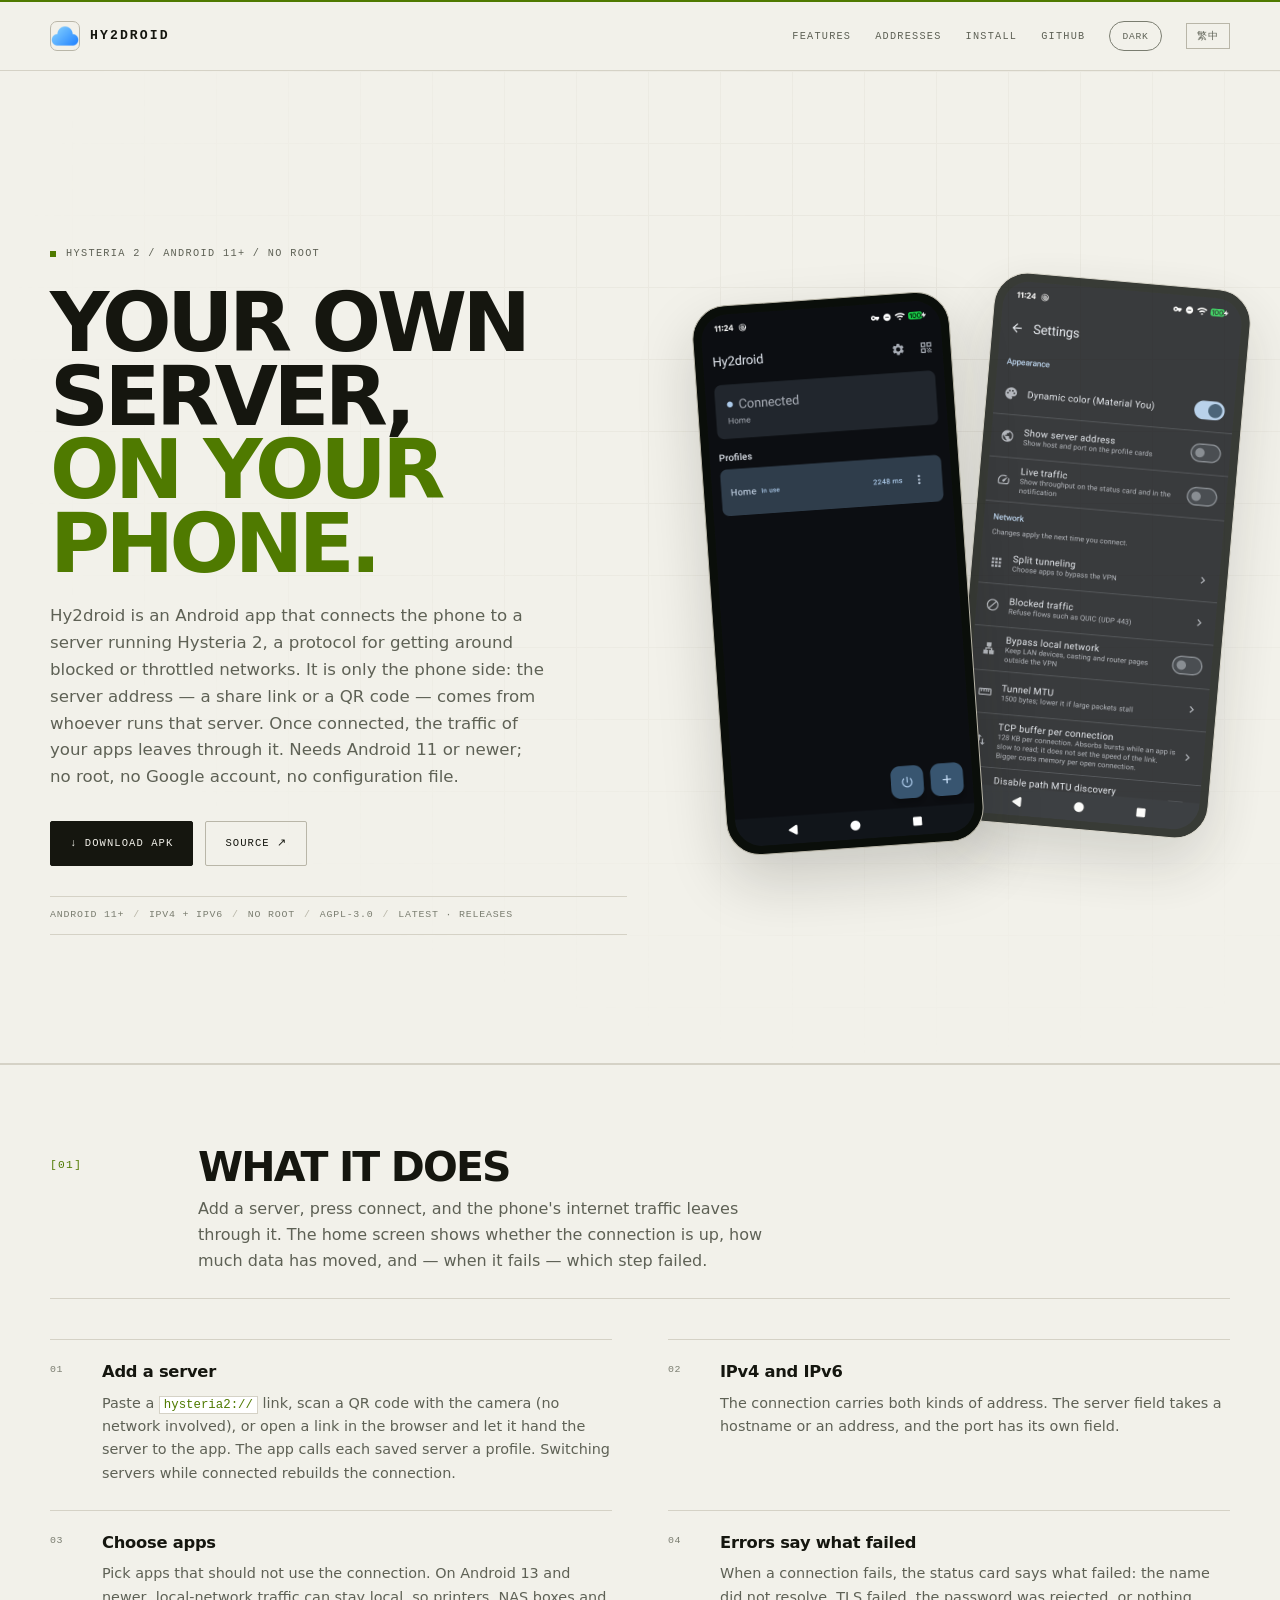
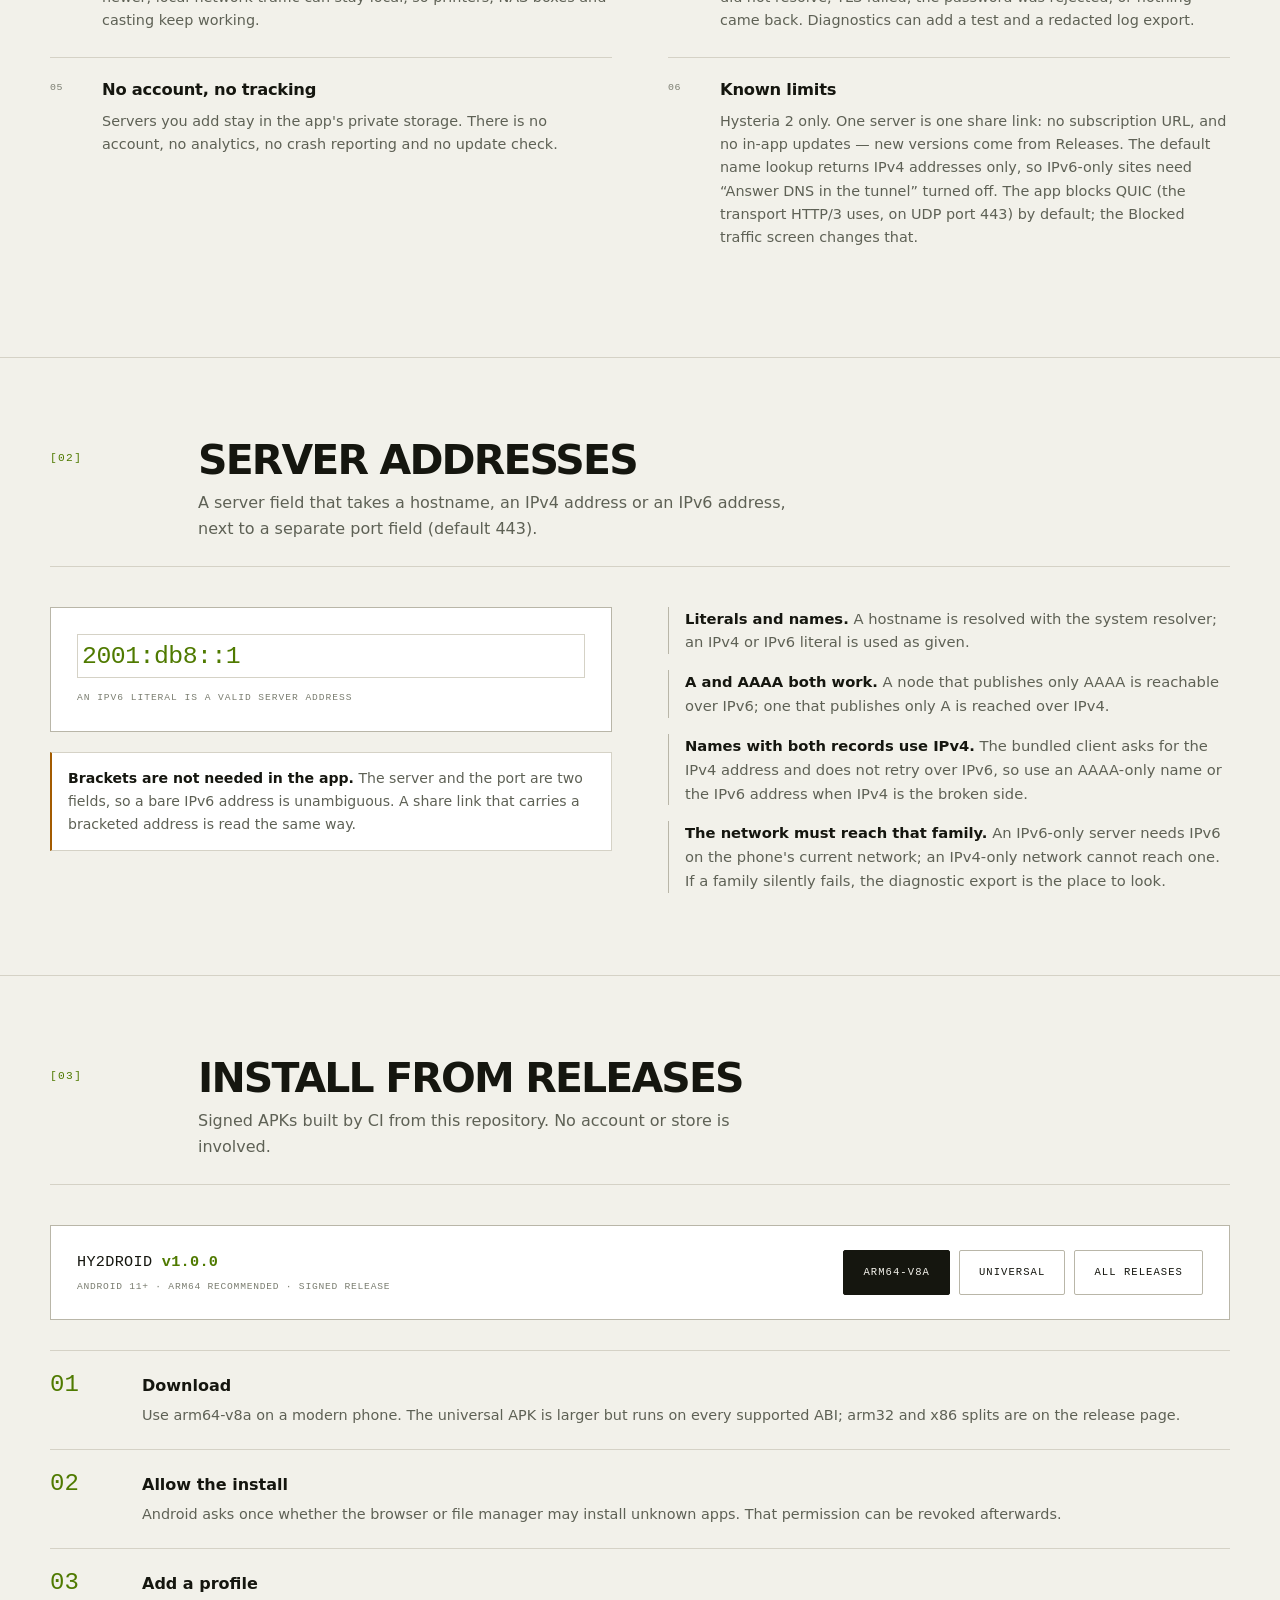
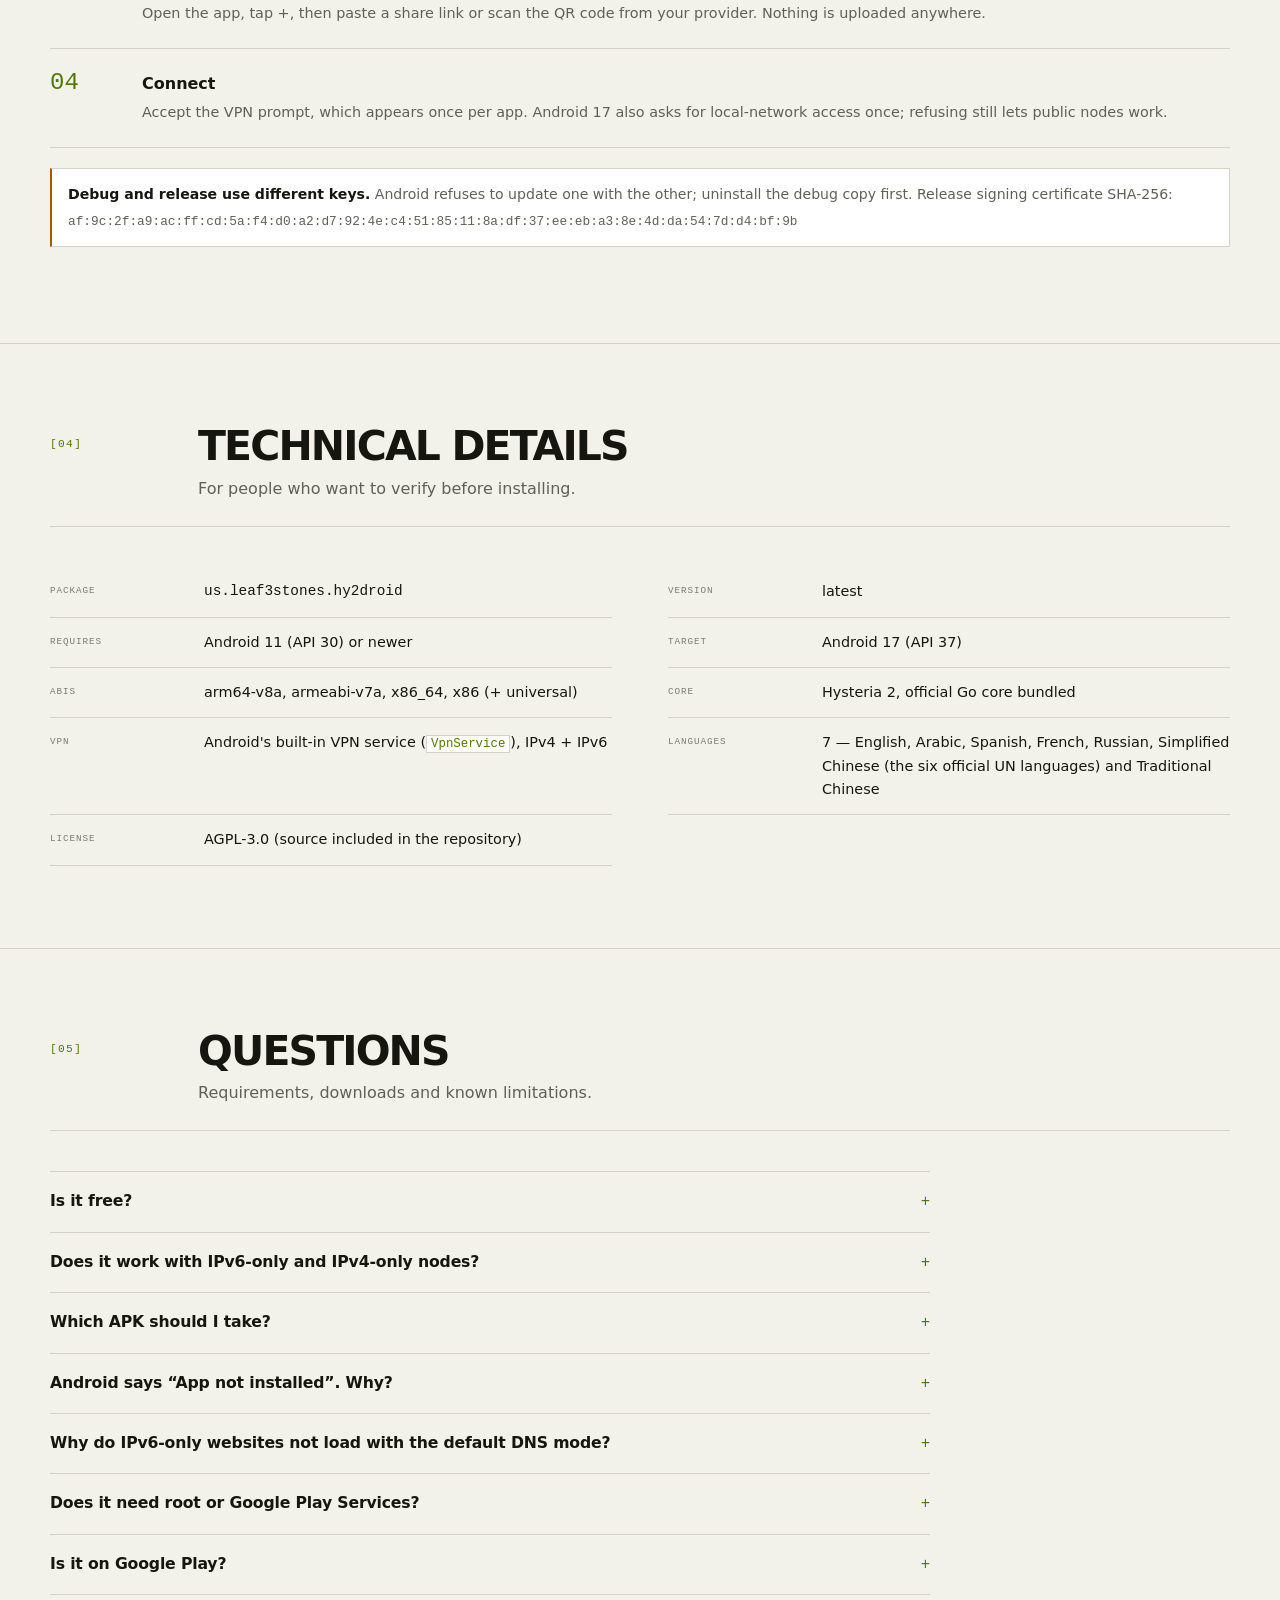
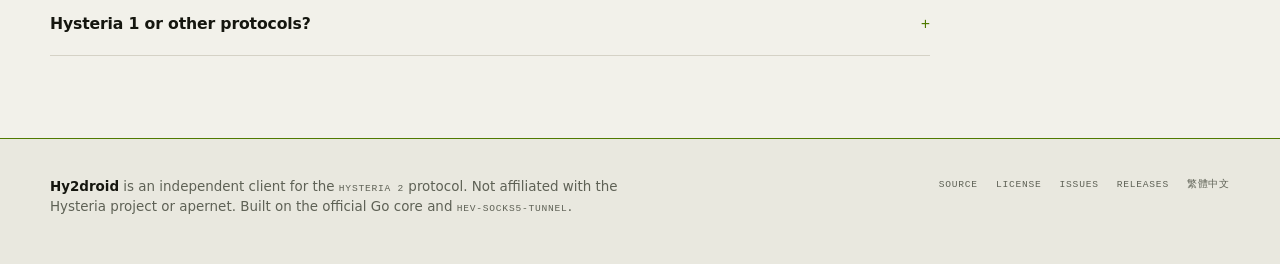
==== docs/index.html @ 5155cacc "Use the words a visitor uses: server, connection, IPv4 and IPv6 The hero says what the app does befo" ====
<!doctype html>
<html lang="en">
<head>
<meta charset="utf-8">
<meta name="viewport" content="width=device-width, initial-scale=1">
<title>Hy2droid — a Hysteria 2 client for Android</title>
<meta name="description" content="Hy2droid is a free, open-source Hysteria 2 client for Android. Paste a share link or scan a QR code and the phone's traffic goes out through your own server over IPv4 or IPv6, with no root and no Google Play Services.">
<meta name="theme-color" content="#070907">
<meta name="color-scheme" content="dark light">
<link rel="canonical" href="https://noelbennettz.github.io/Hy2droid/">
<link rel="alternate" hreflang="zh-Hant" href="zh.html">
<link rel="icon" href="assets/icon.png" type="image/png">
<link rel="apple-touch-icon" href="assets/icon.png">
<script>
(function () {
  var root = document.documentElement;
  var zh = root.lang.indexOf("zh") === 0;
  try {
    var saved = localStorage.getItem("theme");
    root.dataset.theme = saved ||
      (window.matchMedia("(prefers-color-scheme: dark)").matches ? "dark" : "light");
  } catch (e) { root.dataset.theme = "dark"; }
  document.addEventListener("DOMContentLoaded", function () {
    var btn = document.querySelector(".theme-toggle");
    if (!btn) return;
    function render() {
      var dark = root.dataset.theme === "dark";
      btn.textContent = dark ? (zh ? "日間" : "Light") : (zh ? "夜間" : "Dark");
      btn.setAttribute("aria-label",
        dark ? (zh ? "切換日間模式" : "Switch to light mode")
             : (zh ? "切換夜間模式" : "Switch to dark mode"));
      btn.setAttribute("aria-pressed", dark ? "true" : "false");
    }
    btn.addEventListener("click", function () {
      root.dataset.theme = root.dataset.theme === "dark" ? "light" : "dark";
      try { localStorage.setItem("theme", root.dataset.theme); } catch (e) {}
      render();
    });
    render();
  });
})();
</script>
<link rel="stylesheet" href="style.css">
<meta property="og:type" content="website">
<meta property="og:title" content="Hy2droid — native Hysteria 2 for Android">
<meta property="og:description" content="Paste a hysteria2:// link, scan a QR, connect. Full tunnel, IPv4 + IPv6, no root, no Google Play Services.">
<meta property="og:url" content="https://noelbennettz.github.io/Hy2droid/">
<meta property="og:image" content="https://noelbennettz.github.io/Hy2droid/assets/screenshot-home.png">
<meta name="twitter:card" content="summary_large_image">
<script src="app.js" defer></script>
</head>
<body>
<a class="skip" href="#main">Skip to content</a>

<header class="site-header">
  <div class="container">
    <a class="brand" href="./">
      <img src="assets/icon.png" alt="" width="30" height="30">
      Hy2droid
    </a>
    <nav class="nav" aria-label="Main">
      <a class="hide-sm" href="#features">Features</a>
      <a class="hide-sm" href="#ipv6">Addresses</a>
      <a class="nav-install" href="#install">Install</a>
      <a class="hide-sm" href="https://github.com/noelbennettz/Hy2droid">GitHub</a>
      <button class="theme-toggle" type="button" aria-pressed="false">Dark</button>
      <a class="lang" href="zh.html" hreflang="zh-Hant" lang="zh-Hant">繁中</a>
    </nav>
  </div>
</header>

<main id="main">

<section class="hero">
  <div class="container">
    <div>
      <p class="eyebrow"><span class="dot"></span>Hysteria 2 / Android 11+ / no root</p>
      <h1>Your own server,<br><span class="grad">on your phone.</span></h1>
      <p class="lede">
        Hy2droid is an Android app that connects the phone to a server running
        Hysteria 2, a protocol for getting around blocked or throttled networks.
        It is only the phone side: the server address — a share link or a QR
        code — comes from whoever runs that server. Once connected, the traffic
        of your apps leaves through it. Needs Android 11 or newer; no root, no
        Google account, no configuration file.
      </p>
      <div class="actions">
        <a class="btn btn-primary" href="https://github.com/noelbennettz/Hy2droid/releases/latest/download/app-arm64-v8a-release.apk" data-asset="arm64">
          ↓ Download APK
        </a>
        <a class="btn" href="https://github.com/noelbennettz/Hy2droid">Source ↗</a>
      </div>
      <div class="pills">
        <span class="pill">Android 11+</span>
        <span class="pill">IPv4 + IPv6</span>
        <span class="pill">No root</span>
        <span class="pill">AGPL-3.0</span>
        <span class="pill"><span id="release-version">latest</span> · <span id="release-date">releases</span></span>
      </div>
    </div>
    <div class="hero-art">
      <div class="phone back">
        <img src="assets/screenshot-settings.png" width="1080" height="2400" loading="lazy" alt="Settings screen with network controls">
      </div>
      <div class="phone front">
        <img src="assets/screenshot-home.png" width="1080" height="2400" alt="Home screen showing a connected tunnel and saved profiles">
      </div>
    </div>
  </div>
</section>

<section id="features">
  <div class="container">
    <div class="section-head">
      <h2>What it does</h2>
      <p>Add a server, press connect, and the phone's internet traffic leaves
        through it. The home screen shows whether the connection is up, how much
        data has moved, and — when it fails — which step failed.</p>
    </div>
    <div class="grid">
      <article class="card">
        <h3>Add a server</h3>
        <p>Paste a <code>hysteria2://</code> link, scan a QR code with the camera (no network involved), or open a link in the browser and let it hand the server to the app. The app calls each saved server a profile. Switching servers while connected rebuilds the connection.</p>
      </article>
      <article class="card">
        <h3>IPv4 and IPv6</h3>
        <p>The connection carries both kinds of address. The server field takes a hostname or an address, and the port has its own field.</p>
      </article>
      <article class="card">
        <h3>Choose apps</h3>
        <p>Pick apps that should not use the connection. On Android 13 and newer, local-network traffic can stay local, so printers, NAS boxes and casting keep working.</p>
      </article>
      <article class="card">
        <h3>Errors say what failed</h3>
        <p>When a connection fails, the status card says what failed: the name did not resolve, TLS failed, the password was rejected, or nothing came back. Diagnostics can add a test and a redacted log export.</p>
      </article>
      <article class="card">
        <h3>No account, no tracking</h3>
        <p>Servers you add stay in the app's private storage. There is no account, no analytics, no crash reporting and no update check.</p>
      </article>
      <article class="card">
        <h3>Known limits</h3>
        <p>Hysteria 2 only. One server is one share link: no subscription URL, and no in-app updates — new versions come from Releases. The default name lookup returns IPv4 addresses only, so IPv6-only sites need “Answer DNS in the tunnel” turned off. The app blocks QUIC (the transport HTTP/3 uses, on UDP port 443) by default; the Blocked traffic screen changes that.</p>
      </article>
    </div>
  </div>
</section>

<section id="ipv6">
  <div class="container">
    <div class="section-head">
      <h2>Server addresses</h2>
      <p>A server field that takes a hostname, an IPv4 address or an IPv6 address,
        next to a separate port field (default 443).</p>
    </div>
    <div class="callout">
      <div>
        <div class="bracket">
          <code>2001:db8::1</code>
          <span>an IPv6 literal is a valid server address</span>
        </div>
        <p class="note">
          <strong>Brackets are not needed in the app.</strong> The server and the port are two
          fields, so a bare IPv6 address is unambiguous. A share link that carries a bracketed
          address is read the same way.
        </p>
      </div>
      <ul class="checks">
        <li><strong>Literals and names.</strong> A hostname is resolved with the system resolver; an IPv4 or IPv6 literal is used as given.</li>
        <li><strong>A and AAAA both work.</strong> A node that publishes only AAAA is reachable over IPv6; one that publishes only A is reached over IPv4.</li>
        <li><strong>Names with both records use IPv4.</strong> The bundled client asks for the IPv4 address and does not retry over IPv6, so use an AAAA-only name or the IPv6 address when IPv4 is the broken side.</li>
        <li><strong>The network must reach that family.</strong> An IPv6-only server needs IPv6 on the phone's current network; an IPv4-only network cannot reach one. If a family silently fails, the diagnostic export is the place to look.</li>
      </ul>
    </div>
  </div>
</section>


<section id="install">
  <div class="container">
    <div class="section-head">
      <h2>Install from Releases</h2>
      <p>Signed APKs built by CI from this repository. No account or store is involved.</p>
    </div>
    <div class="release">
      <div class="meta">
        <span class="version">HY2DROID <strong id="release-version-2">v1.0.0</strong></span>
        <span class="sub">Android 11+ · arm64 recommended · signed release</span>
      </div>
      <div class="assets">
        <a class="btn btn-primary" href="https://github.com/noelbennettz/Hy2droid/releases/latest/download/app-arm64-v8a-release.apk" data-asset="arm64">arm64-v8a</a>
        <a class="btn" href="https://github.com/noelbennettz/Hy2droid/releases/latest/download/app-universal-release.apk" data-asset="universal">Universal</a>
        <a class="btn" href="https://github.com/noelbennettz/Hy2droid/releases">All releases</a>
      </div>
    </div>
    <div class="steps">
      <div class="step">
        <h3>Download</h3>
        <p>Use arm64-v8a on a modern phone. The universal APK is larger but runs on every supported ABI; arm32 and x86 splits are on the release page.</p>
      </div>
      <div class="step">
        <h3>Allow the install</h3>
        <p>Android asks once whether the browser or file manager may install unknown apps. That permission can be revoked afterwards.</p>
      </div>
      <div class="step">
        <h3>Add a profile</h3>
        <p>Open the app, tap +, then paste a share link or scan the QR code from your provider. Nothing is uploaded anywhere.</p>
      </div>
      <div class="step">
        <h3>Connect</h3>
        <p>Accept the VPN prompt, which appears once per app. Android 17 also asks for local-network access once; refusing still lets public nodes work.</p>
      </div>
    </div>
    <p class="note">
      <strong>Debug and release use different keys.</strong> Android refuses to update one with the other;
      uninstall the debug copy first. Release signing certificate SHA-256:
      <span class="mono">af:9c:2f:a9:ac:ff:cd:5a:f4:d0:a2:d7:92:4e:c4:51:85:11:8a:df:37:ee:eb:a3:8e:4d:da:54:7d:d4:bf:9b</span>
    </p>
  </div>
</section>

<section id="specs">
  <div class="container">
    <div class="section-head">
      <h2>Technical details</h2>
      <p>For people who want to verify before installing.</p>
    </div>
    <dl class="specs">
      <div><dt>Package</dt><dd class="mono">us.leaf3stones.hy2droid</dd></div>
      <div><dt>Version</dt><dd><span id="release-version-3">latest</span></dd></div>
      <div><dt>Requires</dt><dd>Android 11 (API 30) or newer</dd></div>
      <div><dt>Target</dt><dd>Android 17 (API 37)</dd></div>
      <div><dt>ABIs</dt><dd>arm64-v8a, armeabi-v7a, x86_64, x86 (+ universal)</dd></div>
      <div><dt>Core</dt><dd>Hysteria 2, official Go core bundled</dd></div>
      <div><dt>VPN</dt><dd>Android's built-in VPN service (<code>VpnService</code>), IPv4 + IPv6</dd></div>
      <div><dt>Languages</dt><dd>7 — English, Arabic, Spanish, French, Russian, Simplified Chinese (the six official UN languages) and Traditional Chinese</dd></div>
      <div><dt>License</dt><dd>AGPL-3.0 (source included in the repository)</dd></div>
    </dl>
  </div>
</section>


<section id="faq">
  <div class="container">
    <div class="section-head">
      <h2>Questions</h2>
      <p>Requirements, downloads and known limitations.</p>
    </div>
    <div class="faq">
      <details>
        <summary>Is it free?</summary>
        <p>Yes. Hy2droid is free software under AGPL-3.0. The full source, build scripts and release workflow are in the repository. You pay only for your own server, if you run one.</p>
      </details>
      <details>
        <summary>Does it work with IPv6-only and IPv4-only nodes?</summary>
        <p>Yes, as long as the phone's current network can reach that family. An IPv6 address goes in the server field as it is, and AAAA-only names work. For a name with both records the bundled client uses IPv4 and does not retry over IPv6, so use an AAAA-only name or the IPv6 address when IPv4 is the broken side.</p>
      </details>
      <details>
        <summary>Which APK should I take?</summary>
        <p><strong>arm64-v8a</strong> covers almost every phone from the last several years. <strong>armeabi-v7a</strong> is for old 32-bit devices, <strong>x86_64</strong> for emulators and a few tablets, and the <strong>universal</strong> build works anywhere but is larger.</p>
      </details>
      <details>
        <summary>Android says “App not installed”. Why?</summary>
        <p>Almost always a truncated download or an older copy signed with another key. Re-download from the release page; if that does not help, uninstall the previous build (a debug APK cannot be updated by a release APK).</p>
      </details>
      <details>
        <summary>Why do IPv6-only websites not load with the default DNS mode?</summary>
        <p>The default answers A queries inside the tunnel and has no AAAA answers by design. For IPv6-only destinations, turn off “Answer DNS in the tunnel” in Settings → Network and use forwarded resolvers. This does not affect connecting to IPv6-only servers.</p>
      </details>
      <details>
        <summary>Does it need root or Google Play Services?</summary>
        <p>Neither. It uses Android's built-in VPN service (<code>VpnService</code>), so it works on de-Googled ROMs. The QR scanner uses CameraX and ZXing locally; no network service is involved.</p>
      </details>
      <details>
        <summary>Is it on Google Play?</summary>
        <p>No. Every release is a signed APK on GitHub Releases; installing one needs the one-time “install unknown apps” permission for the browser or file manager you download it with.</p>
      </details>
      <details>
        <summary>Hysteria 1 or other protocols?</summary>
        <p>Hysteria 2 only. This is deliberately a focused client: a profile is the handful of values a share link carries, not a general proxy configuration.</p>
      </details>
    </div>
  </div>
</section>

</main>

<footer class="site-footer">
  <div class="container">
    <div class="fine">
      <strong>Hy2droid</strong> is an independent client for the
      <a href="https://v2.hysteria.network/">Hysteria 2</a> protocol.
      Not affiliated with the Hysteria project or apernet. Built on the official
      Go core and <a href="https://github.com/heiher/hev-socks5-tunnel">hev-socks5-tunnel</a>.
    </div>
    <nav aria-label="Footer">
      <a href="https://github.com/noelbennettz/Hy2droid">Source</a>
      <a href="https://github.com/noelbennettz/Hy2droid/blob/main/LICENSE">License</a>
      <a href="https://github.com/noelbennettz/Hy2droid/issues">Issues</a>
      <a href="https://github.com/noelbennettz/Hy2droid/releases">Releases</a>
      <a href="zh.html" hreflang="zh-Hant" lang="zh-Hant">繁體中文</a>
    </nav>
  </div>
</footer>

<script type="application/ld+json">
{
  "@context": "https://schema.org",
  "@type": "SoftwareApplication",
  "name": "Hy2droid",
  "operatingSystem": "Android 11+",
  "applicationCategory": "UtilitiesApplication",
  "offers": { "@type": "Offer", "price": "0", "priceCurrency": "USD" },
  "license": "https://www.gnu.org/licenses/agpl-3.0.html",
  "codeRepository": "https://github.com/noelbennettz/Hy2droid",
  "downloadUrl": "https://github.com/noelbennettz/Hy2droid/releases/latest/download/app-arm64-v8a-release.apk"
}
</script>
</body>
</html>
---- docs/style.css ----
/* Hy2droid — signal/instrument theme. Dark only, no external assets. */

:root {
  color-scheme: dark;
  --bg: #070907;
  --bg-2: #0a0d0a;
  --panel: #0e130e;
  --panel-2: #111711;
  --line: #242c23;
  --line-2: #33402f;
  --text: #e7efe4;
  --muted: #93a18f;
  --dim: #808f7b;
  --lime: #c8f25a;
  --lime-2: #a7d63f;
  --warn: #ffb86b;
  --mono: ui-monospace, SFMono-Regular, "SF Mono", Menlo, Consolas,
    "Liberation Mono", monospace;
  --sans: ui-sans-serif, system-ui, -apple-system, "Segoe UI", Roboto,
    "Helvetica Neue", Arial, "Noto Sans", "Noto Sans TC", sans-serif;
  --max: 1180px;
}

:root[data-theme="light"] {
  color-scheme: light;
  --bg: #f2f1ea;
  --bg-2: #e9e8df;
  --panel: #ffffff;
  --panel-2: #f6f5ef;
  --line: #d5d2c6;
  --line-2: #b9b6a8;
  --text: #15160f;
  --muted: #5e6155;
  --dim: #7a7d70;
  --lime: #4f7a00;
  --lime-2: #416600;
  --warn: #a35b00;
}
:root[data-theme="light"] .btn-primary {
  background: var(--text);
  border-color: var(--text);
  color: var(--bg);
}
:root[data-theme="light"] .btn-primary:hover {
  background: var(--lime);
  border-color: var(--lime);
  color: #081007;
}
:root[data-theme="light"] .phone { box-shadow: 0 26px 60px rgba(23, 21, 15, 0.18); }

* { box-sizing: border-box; }
html { scroll-behavior: smooth; }

@media (prefers-reduced-motion: reduce) {
  html { scroll-behavior: auto; }
  * { animation: none !important; transition: none !important; }
}

body {
  margin: 0;
  background: var(--bg);
  color: var(--text);
  font-family: var(--sans);
  font-size: 16px;
  line-height: 1.62;
  -webkit-font-smoothing: antialiased;
}

a { color: var(--lime); text-decoration: none; }
a:hover { text-decoration: underline; text-underline-offset: 3px; }
img { max-width: 100%; display: block; }
code, pre { font-family: var(--mono); }

.container {
  width: min(100% - 48px, var(--max));
  margin-inline: auto;
}

.skip {
  position: absolute;
  left: -9999px;
  top: 0;
  background: var(--lime);
  color: #081007;
  padding: 10px 16px;
  z-index: 100;
}
.skip:focus { left: 0; }

/* Header */

.site-header {
  position: sticky;
  top: 0;
  z-index: 50;
  background: color-mix(in srgb, var(--bg) 90%, transparent);
  backdrop-filter: blur(12px);
  border-top: 2px solid var(--lime);
  border-bottom: 1px solid var(--line);
}
.site-header .container {
  display: flex;
  align-items: center;
  gap: 24px;
  min-height: 68px;
}
.brand {
  display: flex;
  align-items: center;
  gap: 10px;
  color: var(--text);
  font-family: var(--mono);
  font-size: 0.82rem;
  font-weight: 700;
  letter-spacing: 0.16em;
  text-transform: uppercase;
}
.brand:hover { color: var(--lime); text-decoration: none; }
.brand img {
  width: 30px;
  height: 30px;
  border-radius: 7px;
  border: 1px solid var(--line-2);
}
.nav {
  display: flex;
  align-items: center;
  gap: 24px;
  margin-left: auto;
}
.nav a {
  color: var(--muted);
  font-family: var(--mono);
  font-size: 0.64rem;
  letter-spacing: 0.12em;
  text-transform: uppercase;
}
.nav a:hover { color: var(--lime); text-decoration: none; }
.lang {
  border: 1px solid var(--line-2);
  padding: 4px 10px;
  white-space: nowrap;
  flex-shrink: 0;
}
.lang:hover { border-color: var(--lime); }
.theme-toggle {
  flex-shrink: 0;
  min-height: 30px;
  padding: 6px 12px;
  border: 1px solid var(--dim);
  border-radius: 999px;
  background: none;
  color: var(--muted);
  font-family: var(--mono);
  font-size: 0.6rem;
  letter-spacing: 0.08em;
  text-transform: uppercase;
  cursor: pointer;
}
.theme-toggle:hover { color: var(--text); border-color: var(--text); }

@media (max-width: 820px) {
  .nav .hide-sm { display: none; }
  .site-header .container { min-height: 60px; }
}

/* Hero */

.hero {
  position: relative;
  overflow: hidden;
  border-bottom: 1px solid var(--line);
}
.hero::before {
  content: "";
  position: absolute;
  inset: 0;
  background-image:
    linear-gradient(var(--line) 1px, transparent 1px),
    linear-gradient(90deg, var(--line) 1px, transparent 1px);
  background-size: 72px 72px;
  opacity: 0.32;
  mask-image: radial-gradient(ellipse at 70% 30%, #000 10%, transparent 72%);
  -webkit-mask-image: radial-gradient(ellipse at 70% 30%, #000 10%, transparent 72%);
  pointer-events: none;
}
.hero .container:first-child {
  position: relative;
  display: grid;
  grid-template-columns: 1.02fr 0.98fr;
  gap: 48px;
  align-items: center;
  padding: 82px 0 46px;
}
.eyebrow {
  display: flex;
  align-items: center;
  gap: 10px;
  font-family: var(--mono);
  font-size: 0.64rem;
  letter-spacing: 0.13em;
  text-transform: uppercase;
  color: var(--muted);
}
.eyebrow .dot {
  width: 6px;
  height: 6px;
  background: var(--lime);
}
h1 {
  margin: 24px 0 22px;
  font-size: clamp(3rem, 6.4vw, 5.9rem);
  font-weight: 800;
  line-height: 0.9;
  letter-spacing: -0.055em;
  text-transform: uppercase;
}
h1 .grad {
  color: var(--lime);
  background: none;
  -webkit-text-fill-color: currentColor;
}
.lede {
  margin: 0 0 30px;
  max-width: 31rem;
  color: var(--muted);
  font-size: 1.04rem;
}
.actions {
  display: flex;
  flex-wrap: wrap;
  gap: 12px;
  margin-bottom: 30px;
}
.btn {
  display: inline-flex;
  align-items: center;
  gap: 9px;
  padding: 13px 19px;
  border: 1px solid var(--line-2);
  border-radius: 2px;
  background: transparent;
  color: var(--text);
  font-family: var(--mono);
  font-size: 0.66rem;
  letter-spacing: 0.1em;
  text-transform: uppercase;
  transition: background 0.15s ease, color 0.15s ease, border-color 0.15s ease;
}
.btn:hover { border-color: var(--lime); color: var(--lime); text-decoration: none; }
.btn-primary {
  background: var(--lime);
  border-color: var(--lime);
  color: #0a1007;
}
.btn-primary:hover { background: var(--text); border-color: var(--text); color: #0a1007; }
.btn svg { width: 15px; height: 15px; }

.pills {
  display: flex;
  flex-wrap: wrap;
  align-items: center;
  border-top: 1px solid var(--line);
  border-bottom: 1px solid var(--line);
  padding: 10px 0;
  font-family: var(--mono);
  font-size: 0.62rem;
  letter-spacing: 0.08em;
  text-transform: uppercase;
  color: var(--dim);
}
.pill { padding: 0; background: none; border: 0; }
.pill + .pill::before {
  content: "/";
  margin: 0 9px;
  color: var(--line-2);
}

/* Phones */

.hero-art {
  position: relative;
  height: 610px;
}
.phone {
  position: absolute;
  width: 258px;
  padding: 8px;
  border: 1px solid var(--line-2);
  border-radius: 34px;
  background: #0a0e0a;
  box-shadow: 0 26px 60px rgba(0, 0, 0, 0.55);
}
.phone img { border-radius: 27px; width: 100%; height: auto; }
.phone.front {
  left: 6%;
  top: 18px;
  z-index: 2;
  transform: rotate(-4deg);
}
.phone.back {
  right: 0;
  top: 0;
  transform: rotate(5deg);
  opacity: 0.8;
  border-color: var(--line);
}

/* Metrics */

.metrics {
  position: relative;
  display: grid;
  grid-template-columns: repeat(4, 1fr);
  border-top: 1px solid var(--line);
}
.metric {
  padding: 20px 22px;
  border-left: 1px solid var(--line);
}
.metric:first-child { border-left: 0; padding-left: 0; }
.metric b {
  display: block;
  font-size: clamp(1.2rem, 2.2vw, 1.9rem);
  font-weight: 800;
  letter-spacing: -0.04em;
  line-height: 1.1;
}
.metric span {
  display: block;
  margin-top: 6px;
  font-family: var(--mono);
  font-size: 0.58rem;
  letter-spacing: 0.1em;
  text-transform: uppercase;
  color: var(--dim);
}

@media (max-width: 920px) {
  .hero .container:first-child {
    grid-template-columns: 1fr;
    gap: 44px;
    padding: 54px 0 36px;
  }
  .hero-art { height: auto; display: flex; justify-content: center; }
  .phone { position: static; width: min(250px, 66vw); transform: rotate(-2deg); }
  .phone.back { display: none; }
  h1 { font-size: clamp(2.9rem, 12vw, 4.4rem); }
  .metrics { grid-template-columns: 1fr 1fr; }
  .metric { padding: 16px 18px; }
  .metric:nth-child(3) { border-left: 0; padding-left: 0; }
  .metric:nth-child(n + 3) { border-top: 1px solid var(--line); }
}


/* Sections */

main { counter-reset: sec; }
section { padding: 82px 0; border-top: 1px solid var(--line); }
.hero { border-top: 0; }
section:not(.hero) { counter-increment: sec; }

.section-head {
  display: grid;
  grid-template-columns: 120px 1fr;
  column-gap: 28px;
  border-bottom: 1px solid var(--line);
  padding-bottom: 24px;
  margin-bottom: 40px;
}
.section-head::before {
  content: "[" counter(sec, decimal-leading-zero) "]";
  grid-column: 1;
  font-family: var(--mono);
  font-size: 0.7rem;
  letter-spacing: 0.12em;
  color: var(--lime);
  padding-top: 9px;
}
.section-head h2 {
  grid-column: 2;
  margin: 0 0 9px;
  font-size: clamp(1.8rem, 3.2vw, 2.7rem);
  font-weight: 800;
  line-height: 1;
  letter-spacing: -0.045em;
  text-transform: uppercase;
}
.section-head p {
  grid-column: 2;
  margin: 0;
  max-width: 38rem;
  color: var(--muted);
}

/* Feature index */

.grid {
  display: grid;
  grid-template-columns: 1fr 1fr;
  gap: 0 56px;
  counter-reset: item;
}
.card {
  counter-increment: item;
  display: grid;
  grid-template-columns: 46px 1fr;
  column-gap: 6px;
  align-content: start;
  border: 0;
  border-top: 1px solid var(--line);
  border-radius: 0;
  background: none;
  padding: 19px 0 25px;
}
.card:hover { border-top-color: var(--lime); }
.card::before {
  content: "0" counter(item);
  grid-row: 1 / span 2;
  grid-column: 1;
  padding-top: 3px;
  font-family: var(--mono);
  font-size: 0.62rem;
  letter-spacing: 0.06em;
  color: var(--dim);
}
.card h3 {
  grid-column: 2;
  margin: 0 0 6px;
  font-size: 1.02rem;
  font-weight: 700;
  letter-spacing: -0.015em;
}
.card p {
  grid-column: 2;
  margin: 0;
  color: var(--muted);
  font-size: 0.9rem;
}
.icon { display: none; }

/* Address-family callout */

.callout {
  display: grid;
  grid-template-columns: 1fr 1fr;
  gap: 56px;
  align-items: start;
}
.bracket {
  border: 1px solid var(--line-2);
  background: var(--panel);
  padding: 26px;
}
.bracket code {
  display: block;
  font-size: clamp(1rem, 2.4vw, 1.55rem);
  color: var(--lime);
  letter-spacing: -0.02em;
  overflow-wrap: anywhere;
}
.bracket span {
  display: block;
  margin-top: 12px;
  font-family: var(--mono);
  font-size: 0.6rem;
  letter-spacing: 0.1em;
  text-transform: uppercase;
  color: var(--dim);
}
.checks { display: grid; gap: 16px; margin: 0; padding: 0; list-style: none; }
.checks li {
  border-left: 1px solid var(--line-2);
  padding-left: 16px;
  color: var(--muted);
  font-size: 0.92rem;
}
.checks strong { color: var(--text); }
.checks li::marker { content: none; }

/* Install */

.release {
  display: flex;
  flex-wrap: wrap;
  align-items: center;
  justify-content: space-between;
  gap: 20px;
  border: 1px solid var(--line-2);
  background: var(--panel);
  padding: 24px 26px;
}
.release .meta { display: grid; gap: 4px; }
.release .version {
  font-family: var(--mono);
  font-size: 0.95rem;
  letter-spacing: 0.02em;
}
.release .version strong { color: var(--lime); font-weight: 700; }
.release .sub {
  font-family: var(--mono);
  font-size: 0.6rem;
  letter-spacing: 0.08em;
  text-transform: uppercase;
  color: var(--dim);
}
.assets { display: flex; flex-wrap: wrap; gap: 9px; }

/* Steps */

.steps { counter-reset: step; display: grid; margin-top: 30px; }
.step {
  counter-increment: step;
  display: grid;
  grid-template-columns: 76px 1fr;
  column-gap: 16px;
  border-top: 1px solid var(--line);
  padding: 22px 0;
}
.step:last-child { border-bottom: 1px solid var(--line); }
.step::before {
  content: counter(step, decimal-leading-zero);
  grid-row: 1 / span 2;
  grid-column: 1;
  font-family: var(--mono);
  font-size: 1.5rem;
  line-height: 1;
  color: var(--lime);
}
.step h3 {
  grid-column: 2;
  margin: 0 0 5px;
  font-size: 1rem;
  font-weight: 700;
}
.step p { grid-column: 2; margin: 0; color: var(--muted); font-size: 0.9rem; }


/* Technical table */

.specs {
  display: grid;
  grid-template-columns: 1fr 1fr;
  gap: 0 56px;
  margin: 0;
}
.specs div {
  display: grid;
  grid-template-columns: 140px 1fr;
  gap: 14px;
  padding: 13px 0;
  border-bottom: 1px solid var(--line);
}
.specs dt {
  font-family: var(--mono);
  font-size: 0.58rem;
  letter-spacing: 0.1em;
  text-transform: uppercase;
  color: var(--dim);
  padding-top: 3px;
}
.specs dd { margin: 0; font-size: 0.9rem; overflow-wrap: anywhere; }
.specs div.wide { grid-column: 1 / -1; }
.mono { font-family: var(--mono); font-size: 0.8rem; overflow-wrap: anywhere; }
.note .mono { display: block; margin-top: 6px; }

/* Note */

.note {
  margin-top: 20px;
  border: 1px solid var(--line);
  border-left: 2px solid var(--warn);
  padding: 14px 16px;
  color: var(--muted);
  font-size: 0.88rem;
  background: var(--panel);
}
.note strong { color: var(--text); }

/* FAQ */

.faq { max-width: 880px; }
.faq details {
  border: 0;
  border-top: 1px solid var(--line);
  border-radius: 0;
  background: none;
  padding: 16px 0;
}
.faq details:last-child { border-bottom: 1px solid var(--line); }
.faq summary {
  display: flex;
  align-items: baseline;
  justify-content: space-between;
  gap: 24px;
  cursor: pointer;
  list-style: none;
  font-size: 0.98rem;
  font-weight: 700;
  letter-spacing: -0.01em;
}
.faq summary::-webkit-details-marker { display: none; }
.faq summary::after {
  content: "+";
  color: var(--lime);
  font-family: var(--mono);
  font-weight: 400;
}
.faq details[open] summary::after { content: "−"; }
.faq details p {
  margin: 10px 0 2px;
  max-width: 720px;
  color: var(--muted);
  font-size: 0.9rem;
}

/* Inline code */

code {
  font-family: var(--mono);
  font-size: 0.86em;
  color: var(--lime);
  background: var(--panel);
  border: 1px solid var(--line);
  padding: 1px 4px;
}

/* Footer */

.site-footer {
  border-top: 1px solid var(--lime);
  background: var(--bg-2);
  padding: 38px 0 46px;
  color: var(--muted);
  font-size: 0.84rem;
}
.site-footer .container {
  display: flex;
  flex-wrap: wrap;
  align-items: flex-start;
  justify-content: space-between;
  gap: 18px 40px;
}
.site-footer .fine { max-width: 600px; line-height: 1.55; }
.site-footer strong { color: var(--text); }
.site-footer nav { display: flex; flex-wrap: wrap; gap: 18px; }
.site-footer a {
  color: var(--muted);
  font-family: var(--mono);
  font-size: 0.6rem;
  letter-spacing: 0.08em;
  text-transform: uppercase;
}
.site-footer a:hover { color: var(--lime); }

.visually-hidden {
  position: absolute;
  width: 1px;
  height: 1px;
  padding: 0;
  margin: -1px;
  overflow: hidden;
  clip: rect(0 0 0 0);
  white-space: nowrap;
  border: 0;
}

@media (max-width: 920px) {
  section { padding: 60px 0; }
  .section-head { grid-template-columns: 1fr; row-gap: 4px; margin-bottom: 32px; }
  .section-head::before { grid-column: 1; padding-top: 0; }
  .section-head h2, .section-head p { grid-column: 1; }
  .grid, .callout, .specs { grid-template-columns: 1fr; }
  .split { row-gap: 30px; }
  .step { grid-template-columns: 56px 1fr; }
  .step::before { font-size: 1.2rem; }
  .specs div { grid-template-columns: 110px 1fr; }
  .specs div.wide { grid-column: auto; }
  .site-footer .container { display: block; }
  .site-footer nav { margin-top: 18px; }
}


@media (max-width: 420px) {
  .nav-install { display: none; }
}
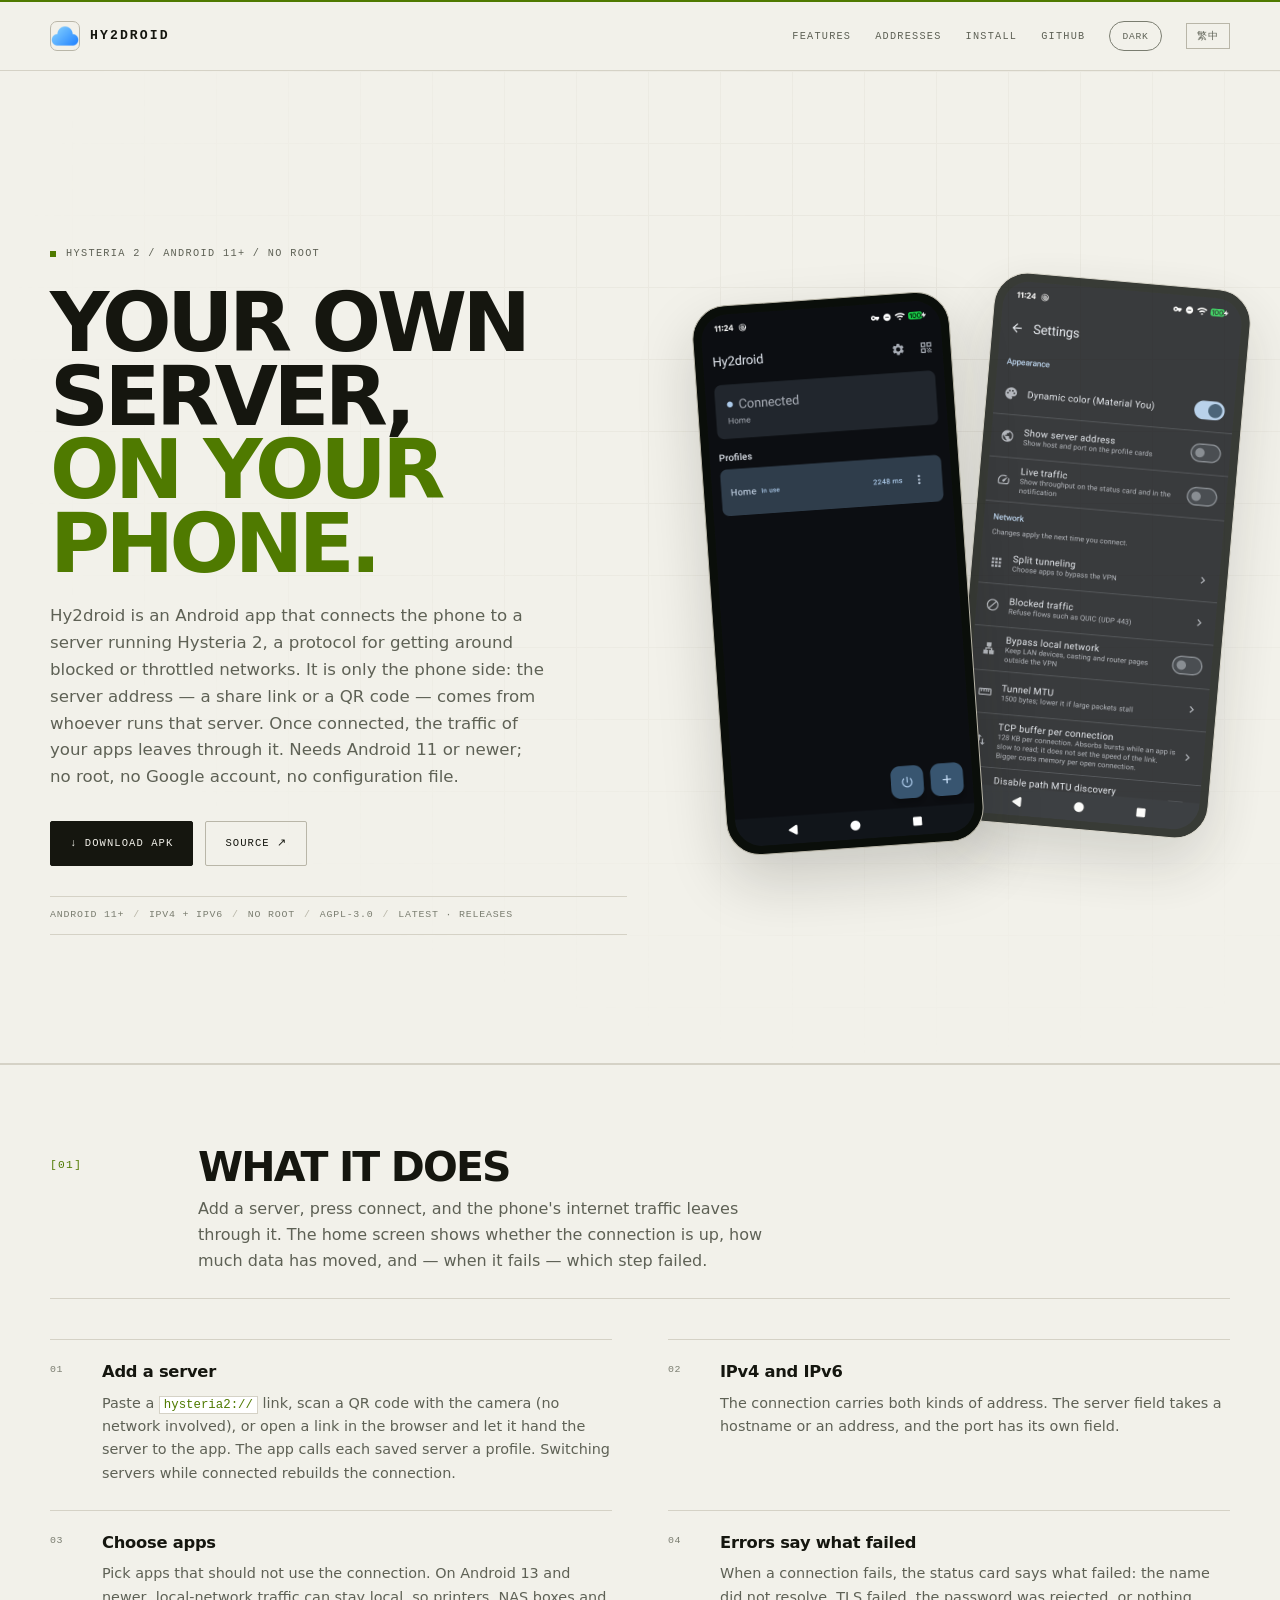
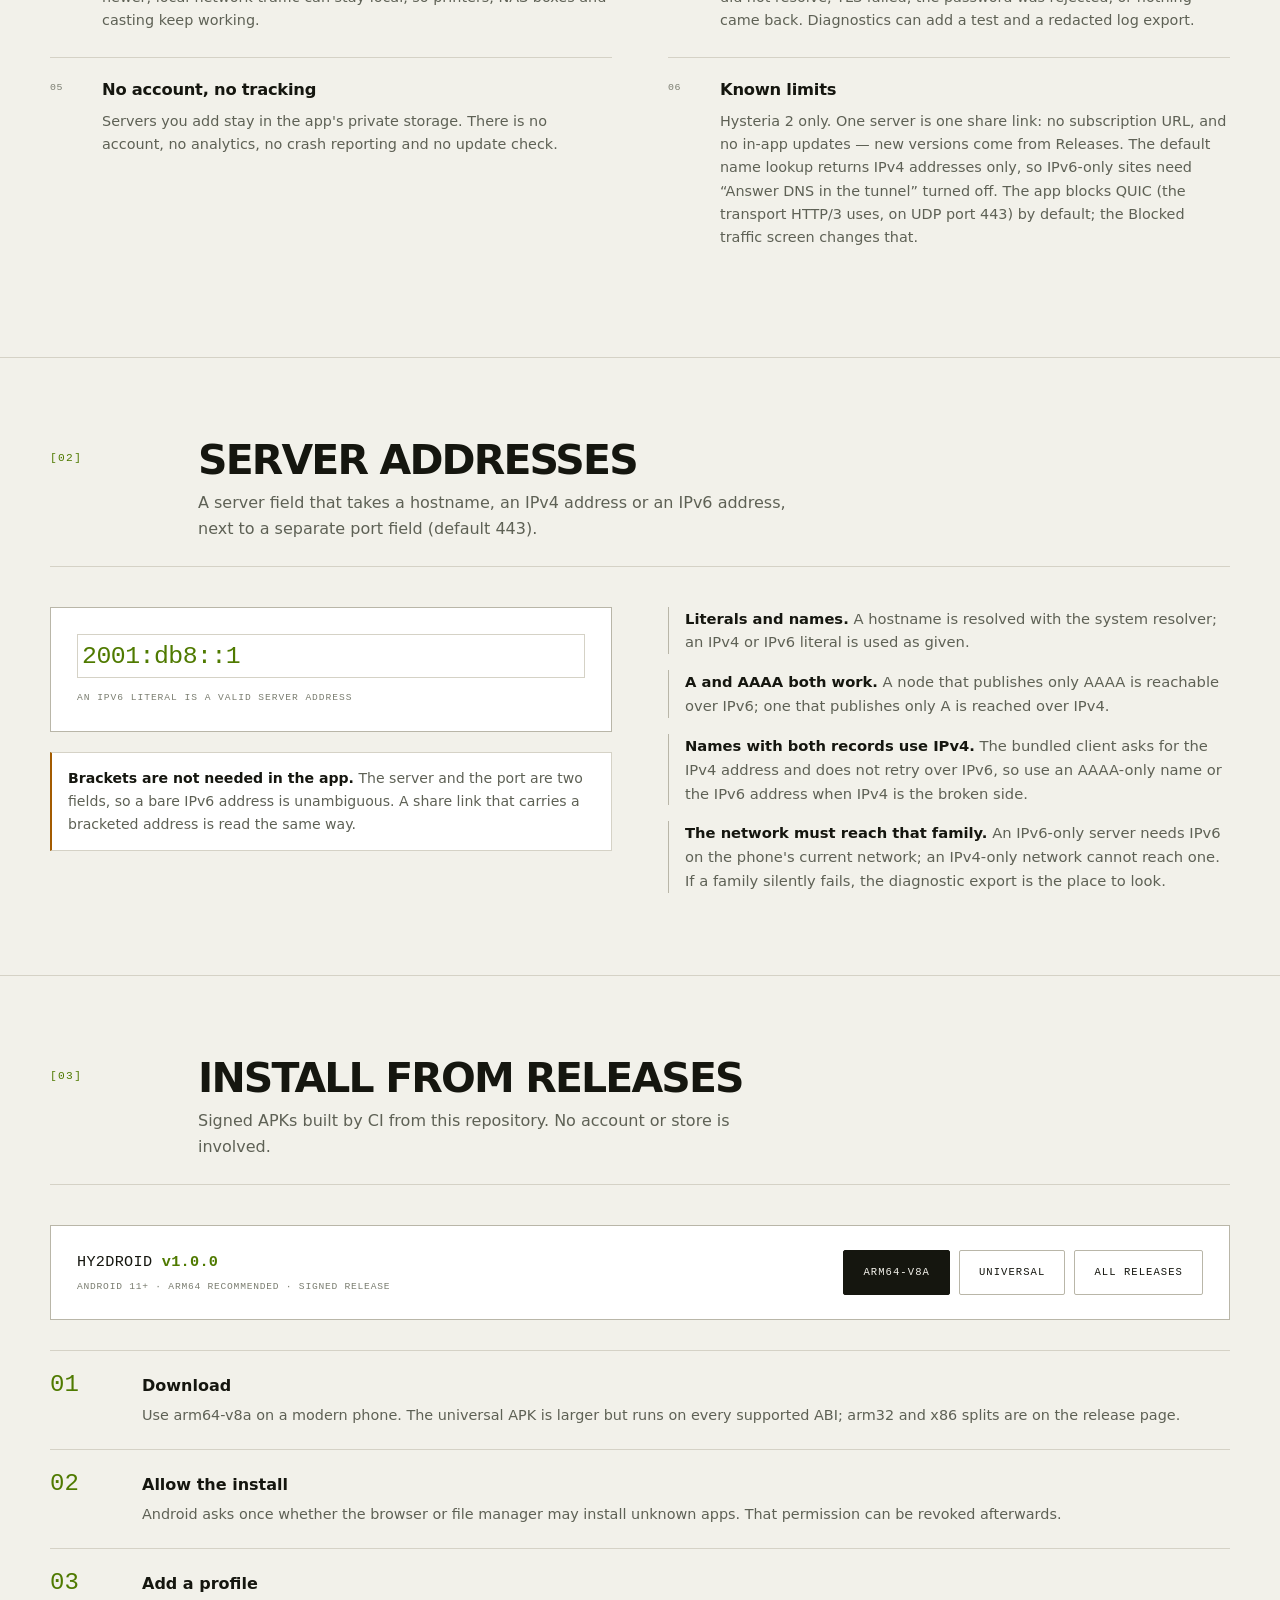
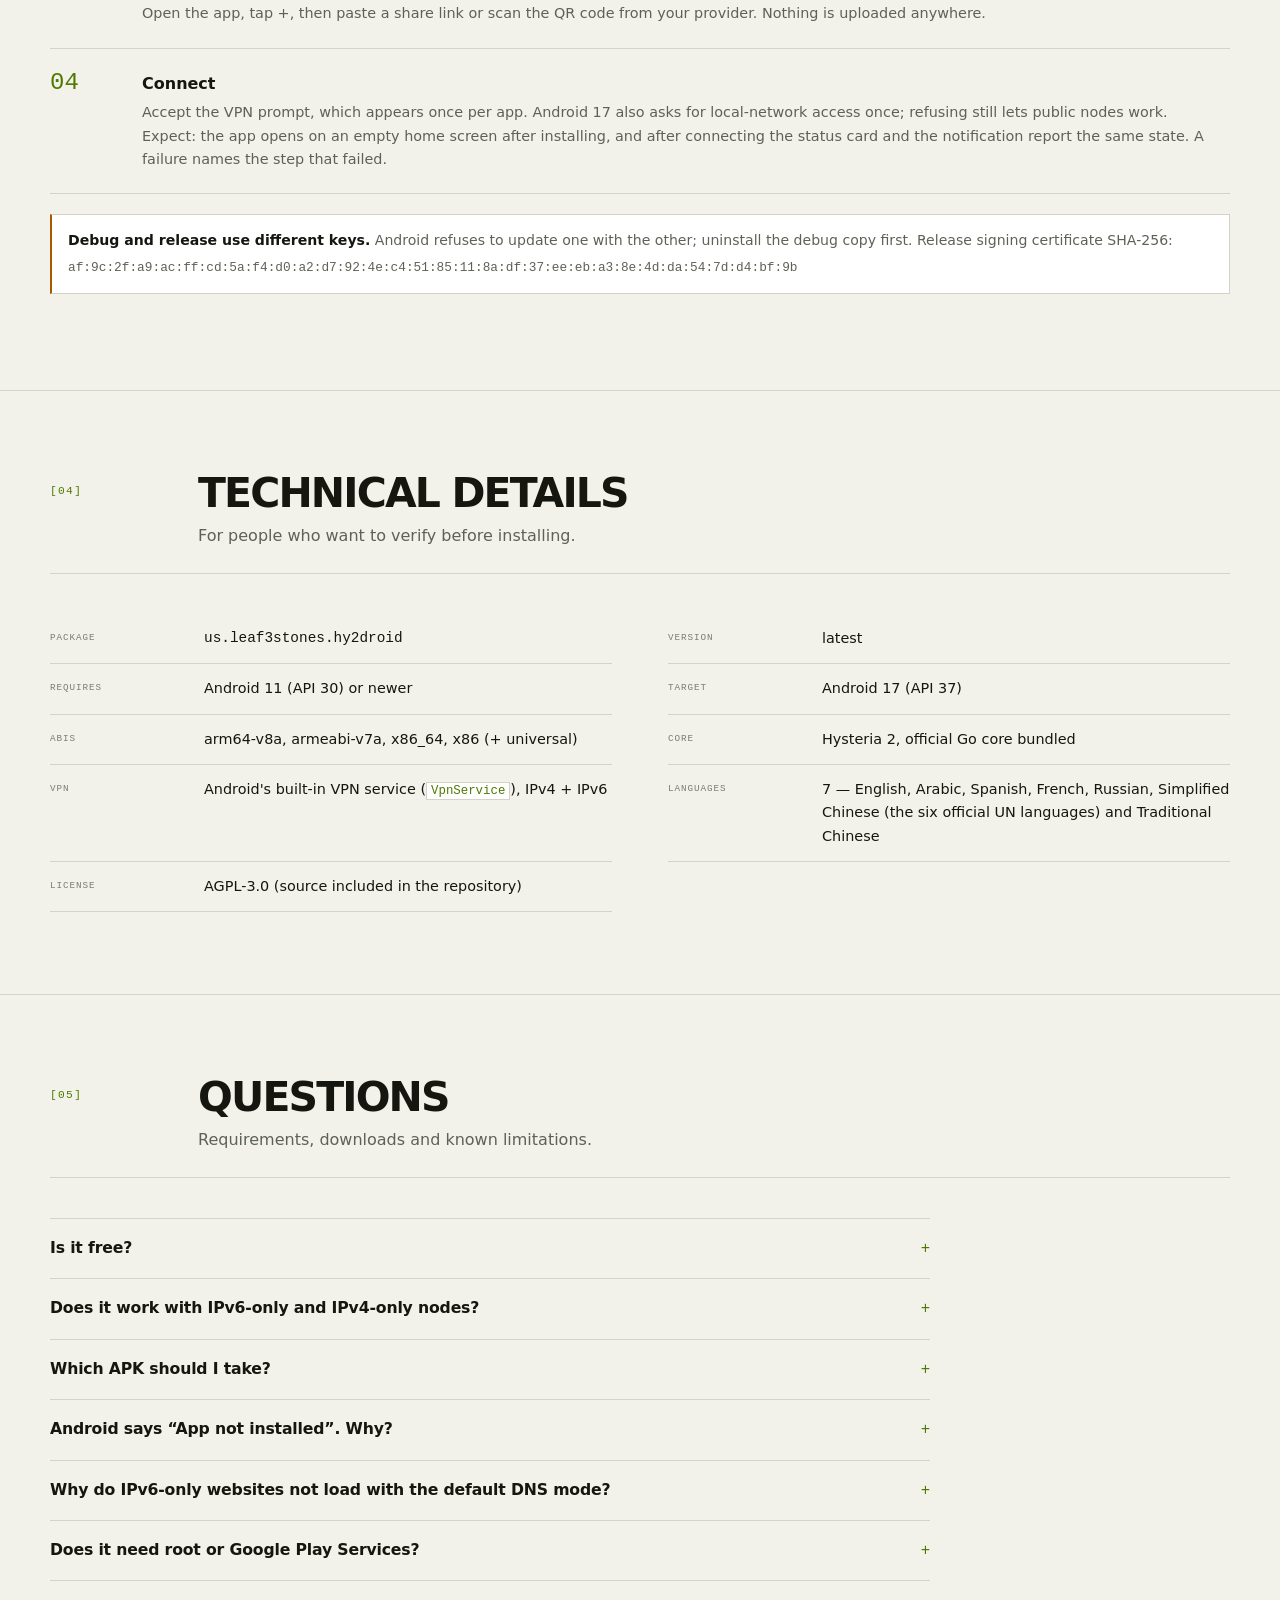
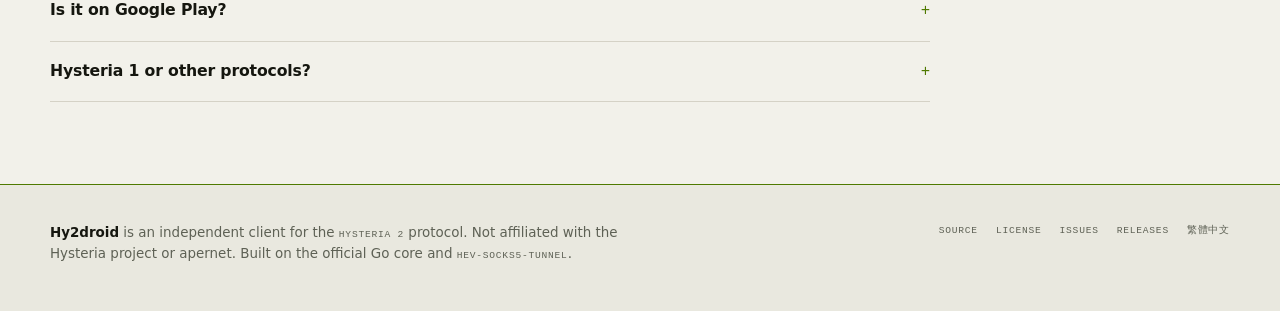
==== commit 18add5a2: "Add uninstall notes and what success looks like" ====
--- a/docs/index.html
+++ b/docs/index.html
@@ -42,7 +42,7 @@
 </script>
 <link rel="stylesheet" href="style.css">
 <meta property="og:type" content="website">
-<meta property="og:title" content="Hy2droid — native Hysteria 2 for Android">
+<meta property="og:title" content="Hy2droid — a Hysteria 2 client for Android">
 <meta property="og:description" content="Paste a hysteria2:// link, scan a QR, connect. Full tunnel, IPv4 + IPv6, no root, no Google Play Services.">
 <meta property="og:url" content="https://noelbennettz.github.io/Hy2droid/">
 <meta property="og:image" content="https://noelbennettz.github.io/Hy2droid/assets/screenshot-home.png">
@@ -209,6 +209,7 @@
       <div class="step">
         <h3>Connect</h3>
         <p>Accept the VPN prompt, which appears once per app. Android 17 also asks for local-network access once; refusing still lets public nodes work.</p>
+        <p>Expect: the app opens on an empty home screen after installing, and after connecting the status card and the notification report the same state. A failure names the step that failed.</p>
       </div>
     </div>
     <p class="note">
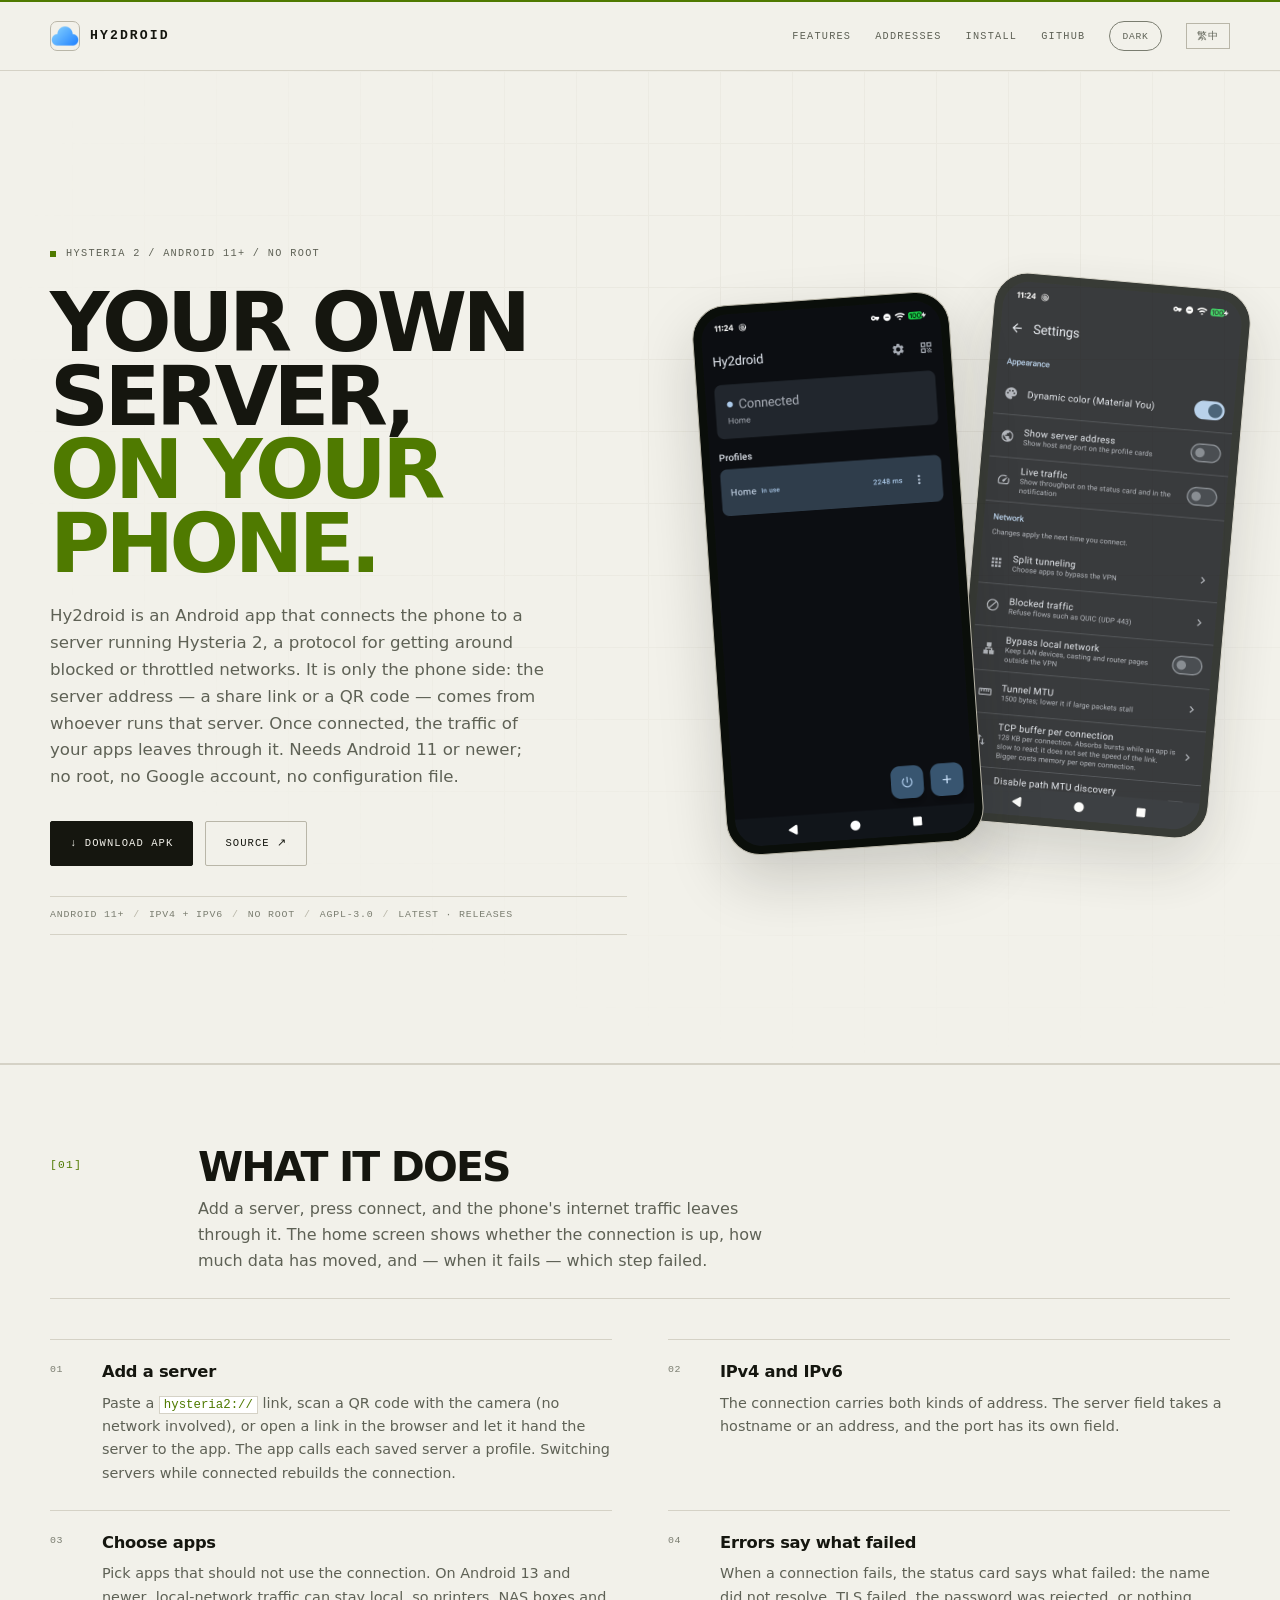
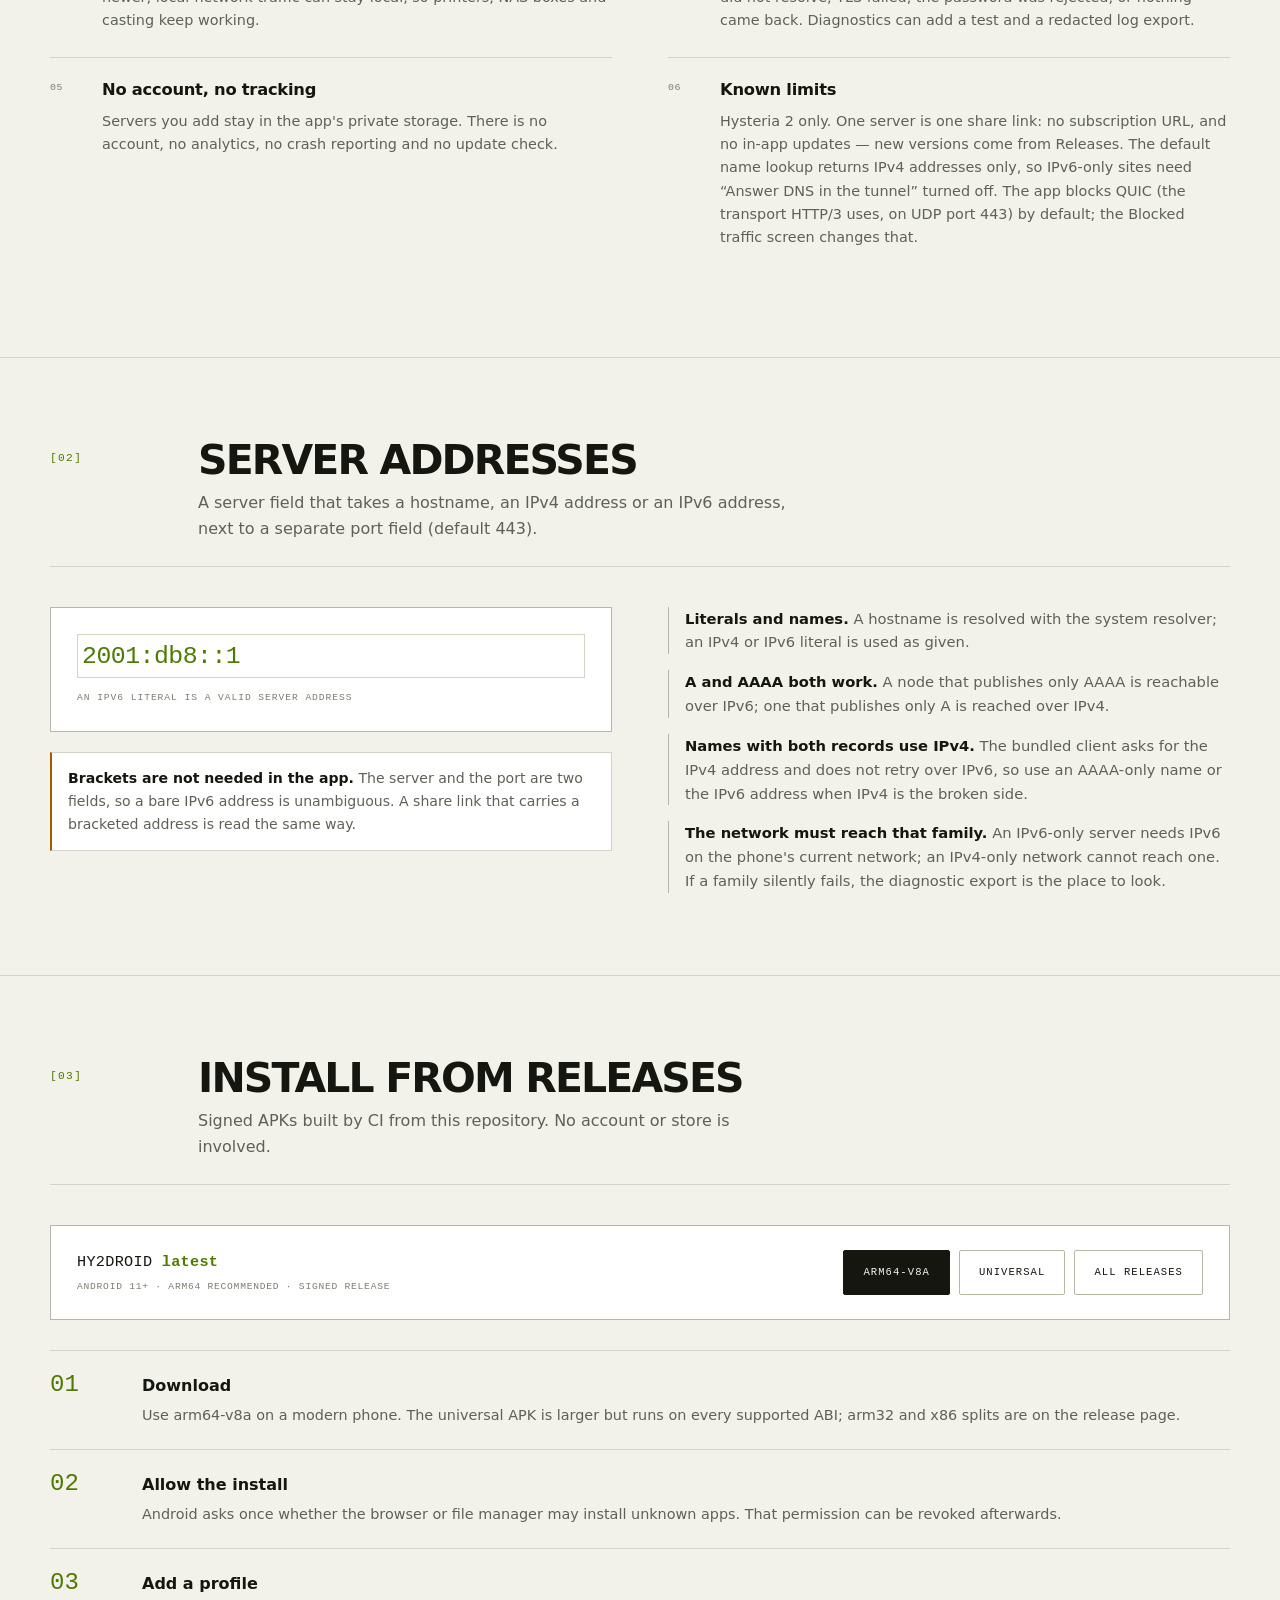
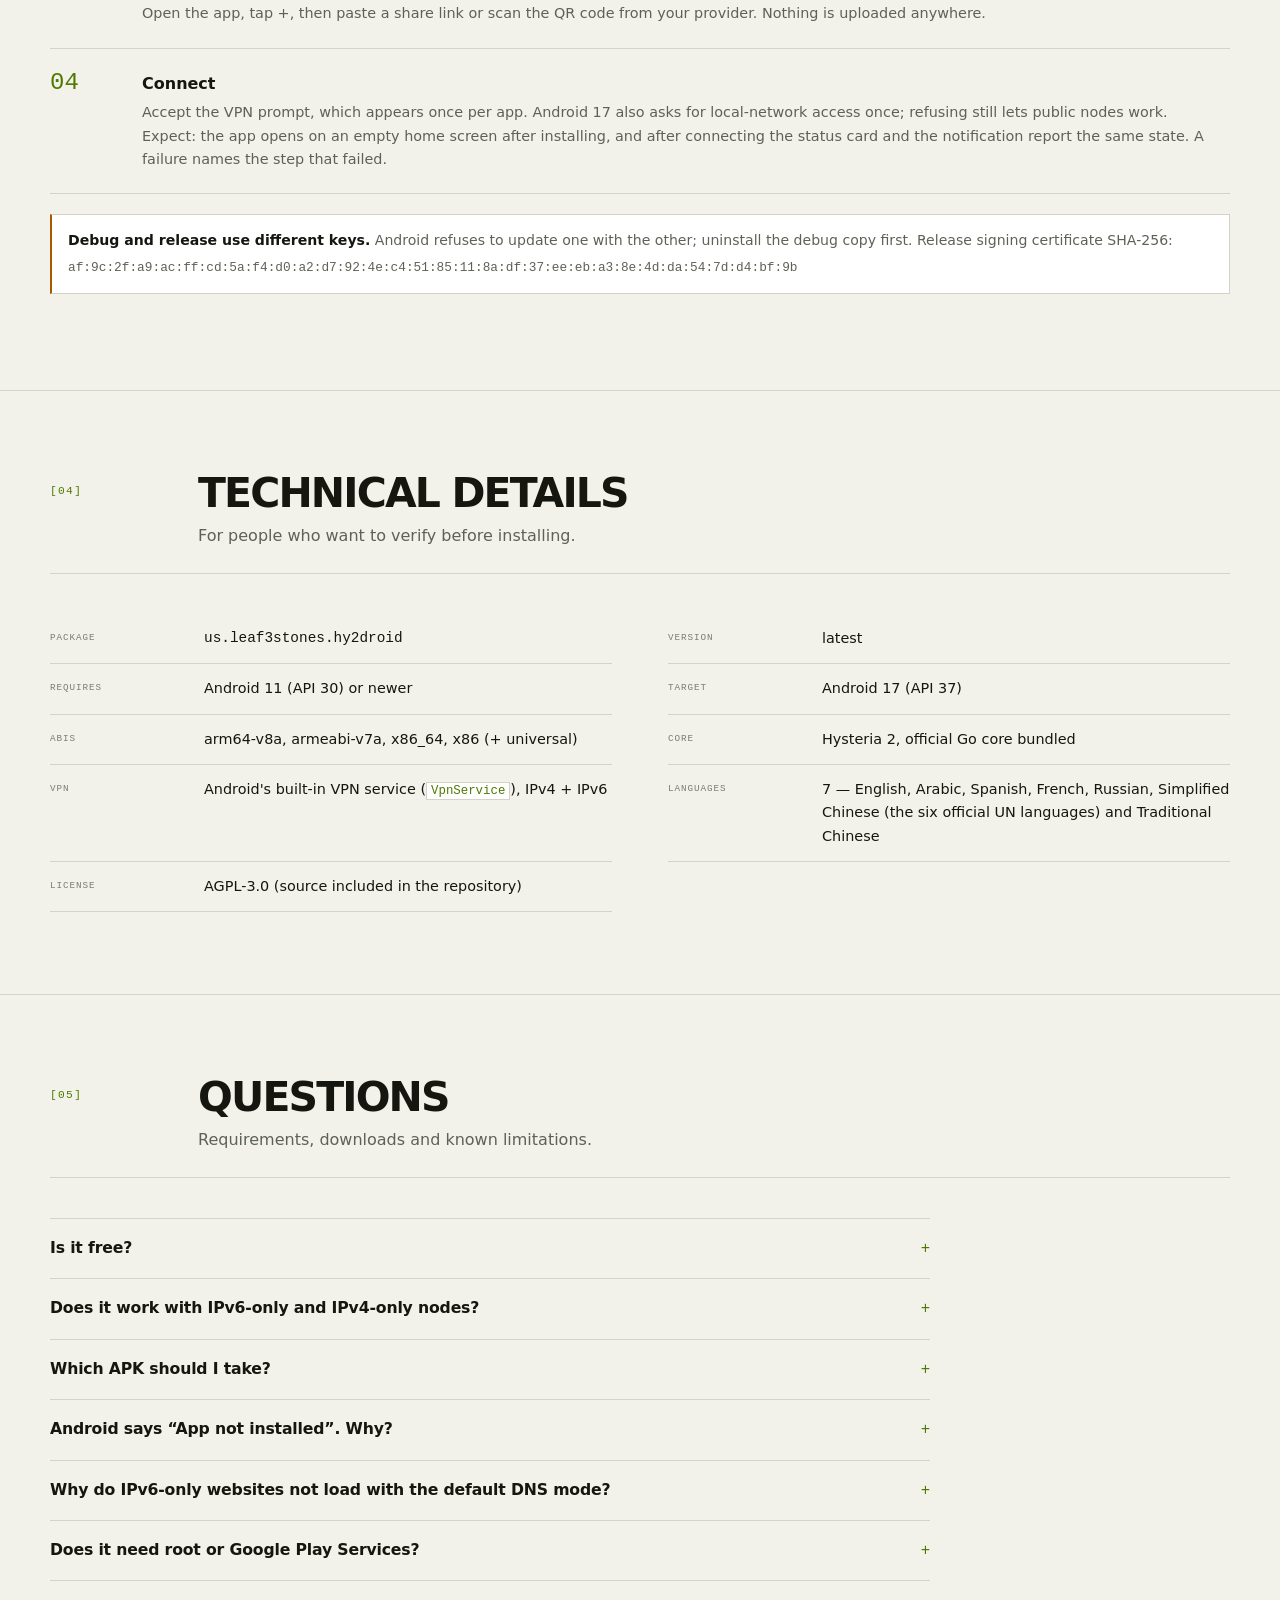
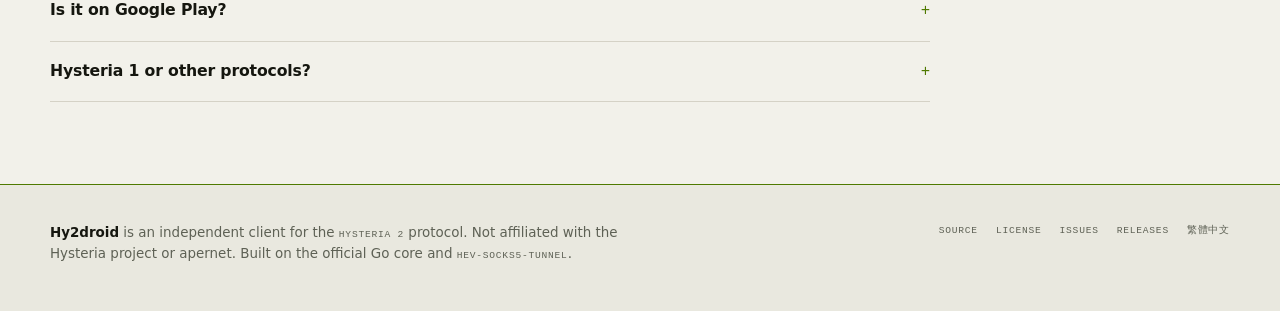
==== commit 496d5feb: "Fix the licence paragraph and describe the prebuilt tun2socks binaries An app that runs on the devic" ====
--- a/docs/index.html
+++ b/docs/index.html
@@ -184,7 +184,7 @@
     </div>
     <div class="release">
       <div class="meta">
-        <span class="version">HY2DROID <strong id="release-version-2">v1.0.0</strong></span>
+        <span class="version">HY2DROID <strong id="release-version-2">latest</strong></span>
         <span class="sub">Android 11+ · arm64 recommended · signed release</span>
       </div>
       <div class="assets">
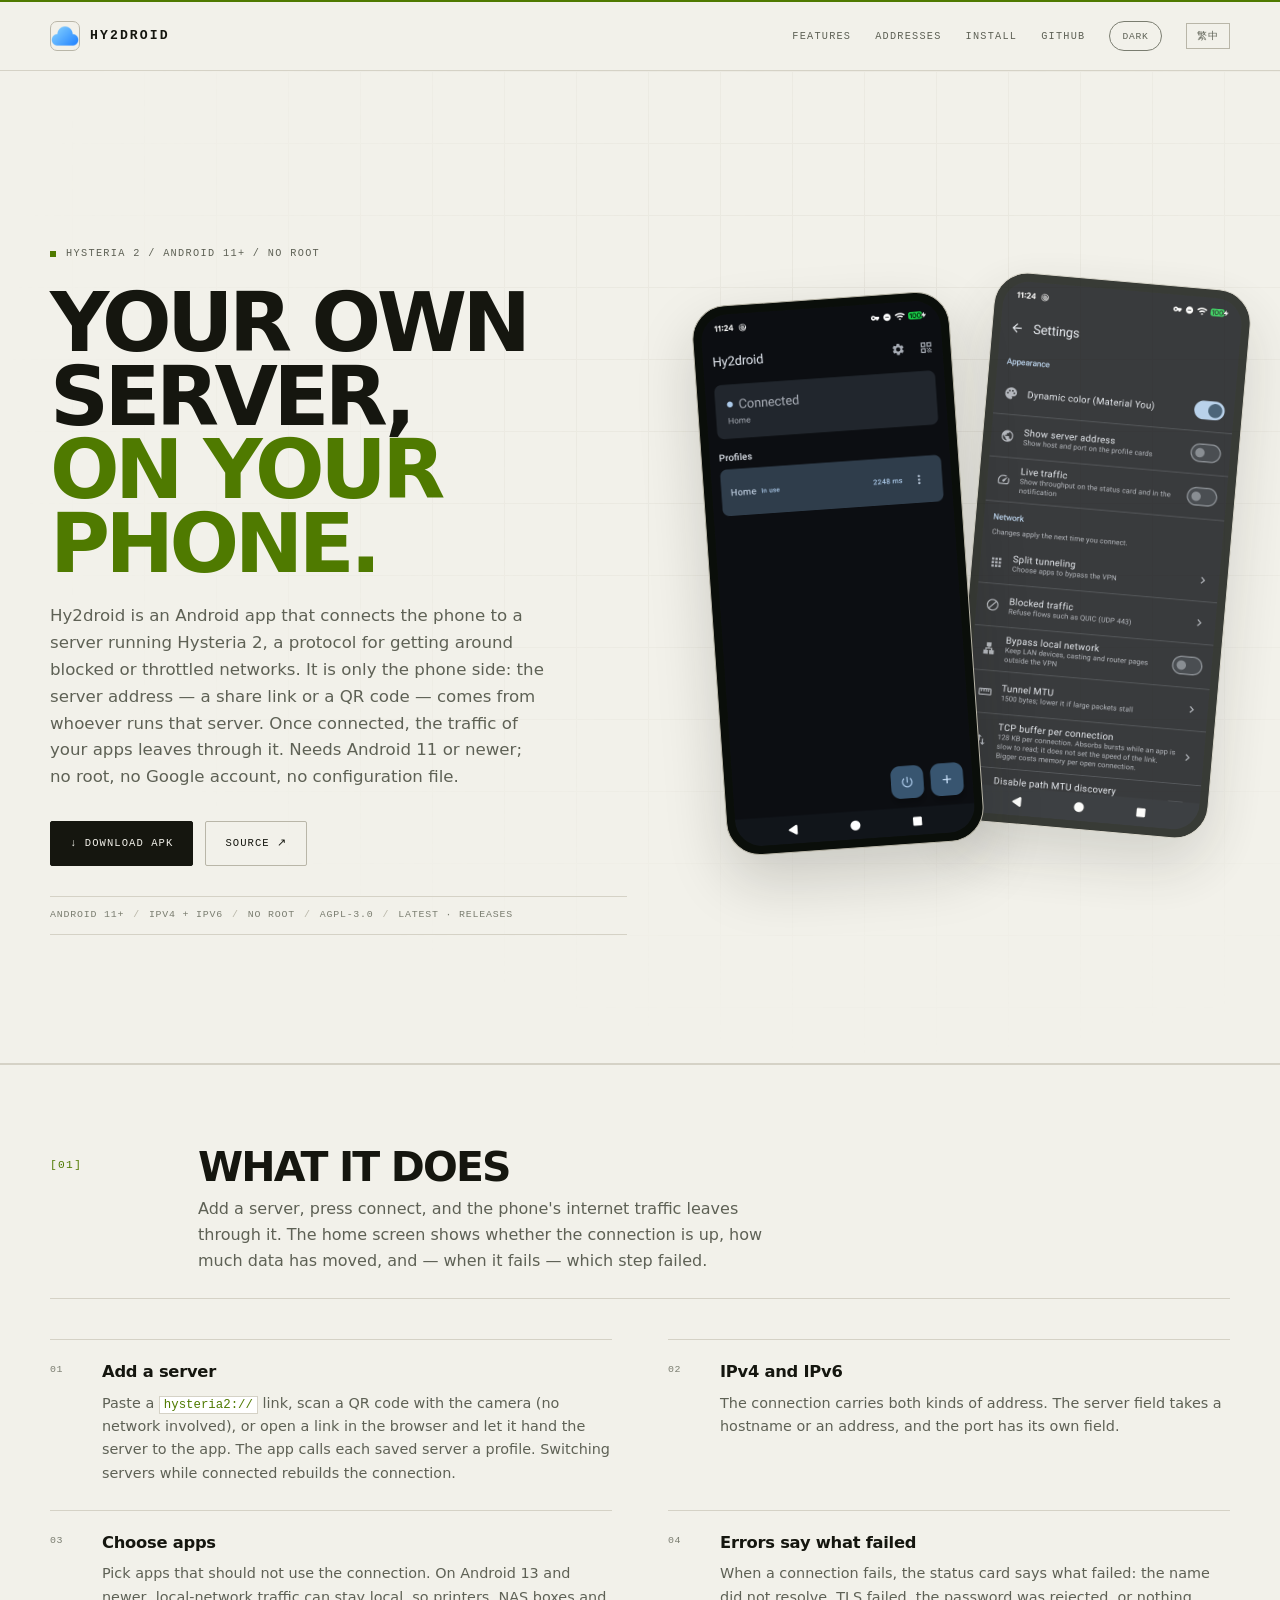
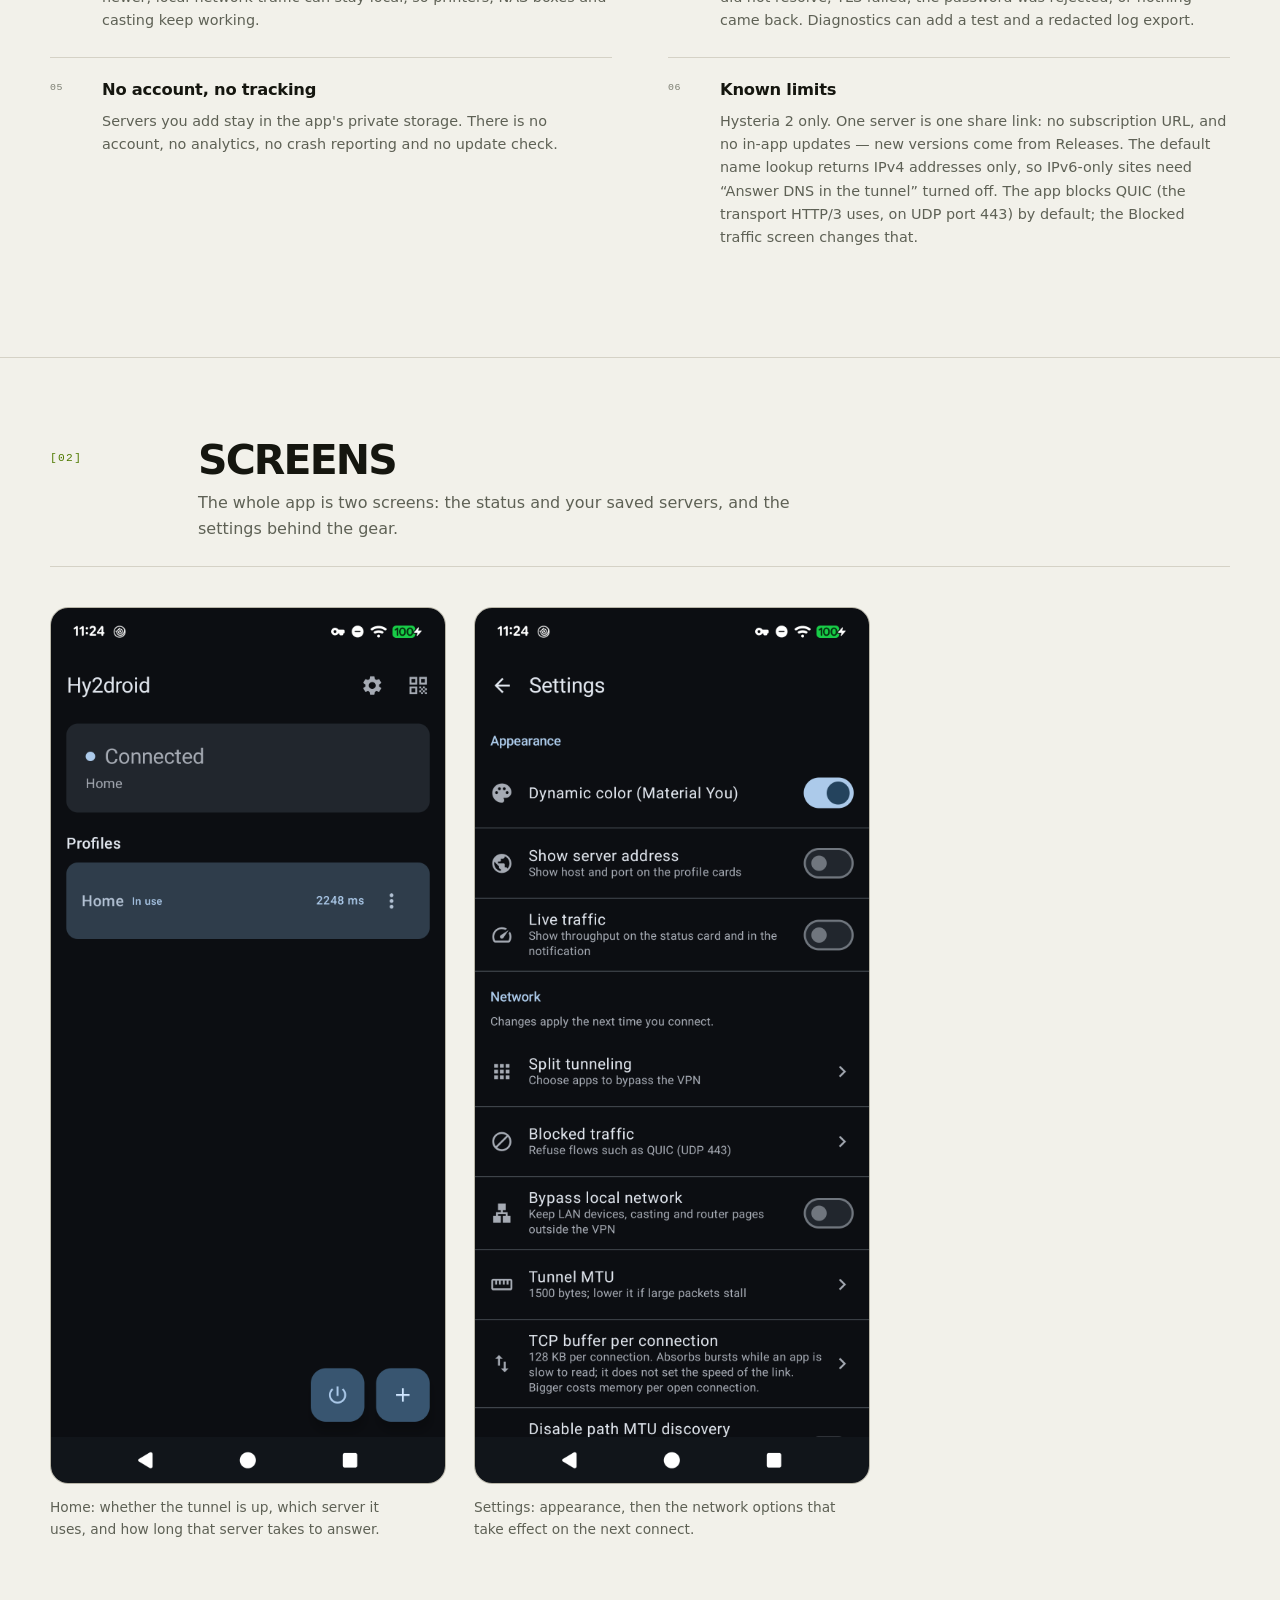
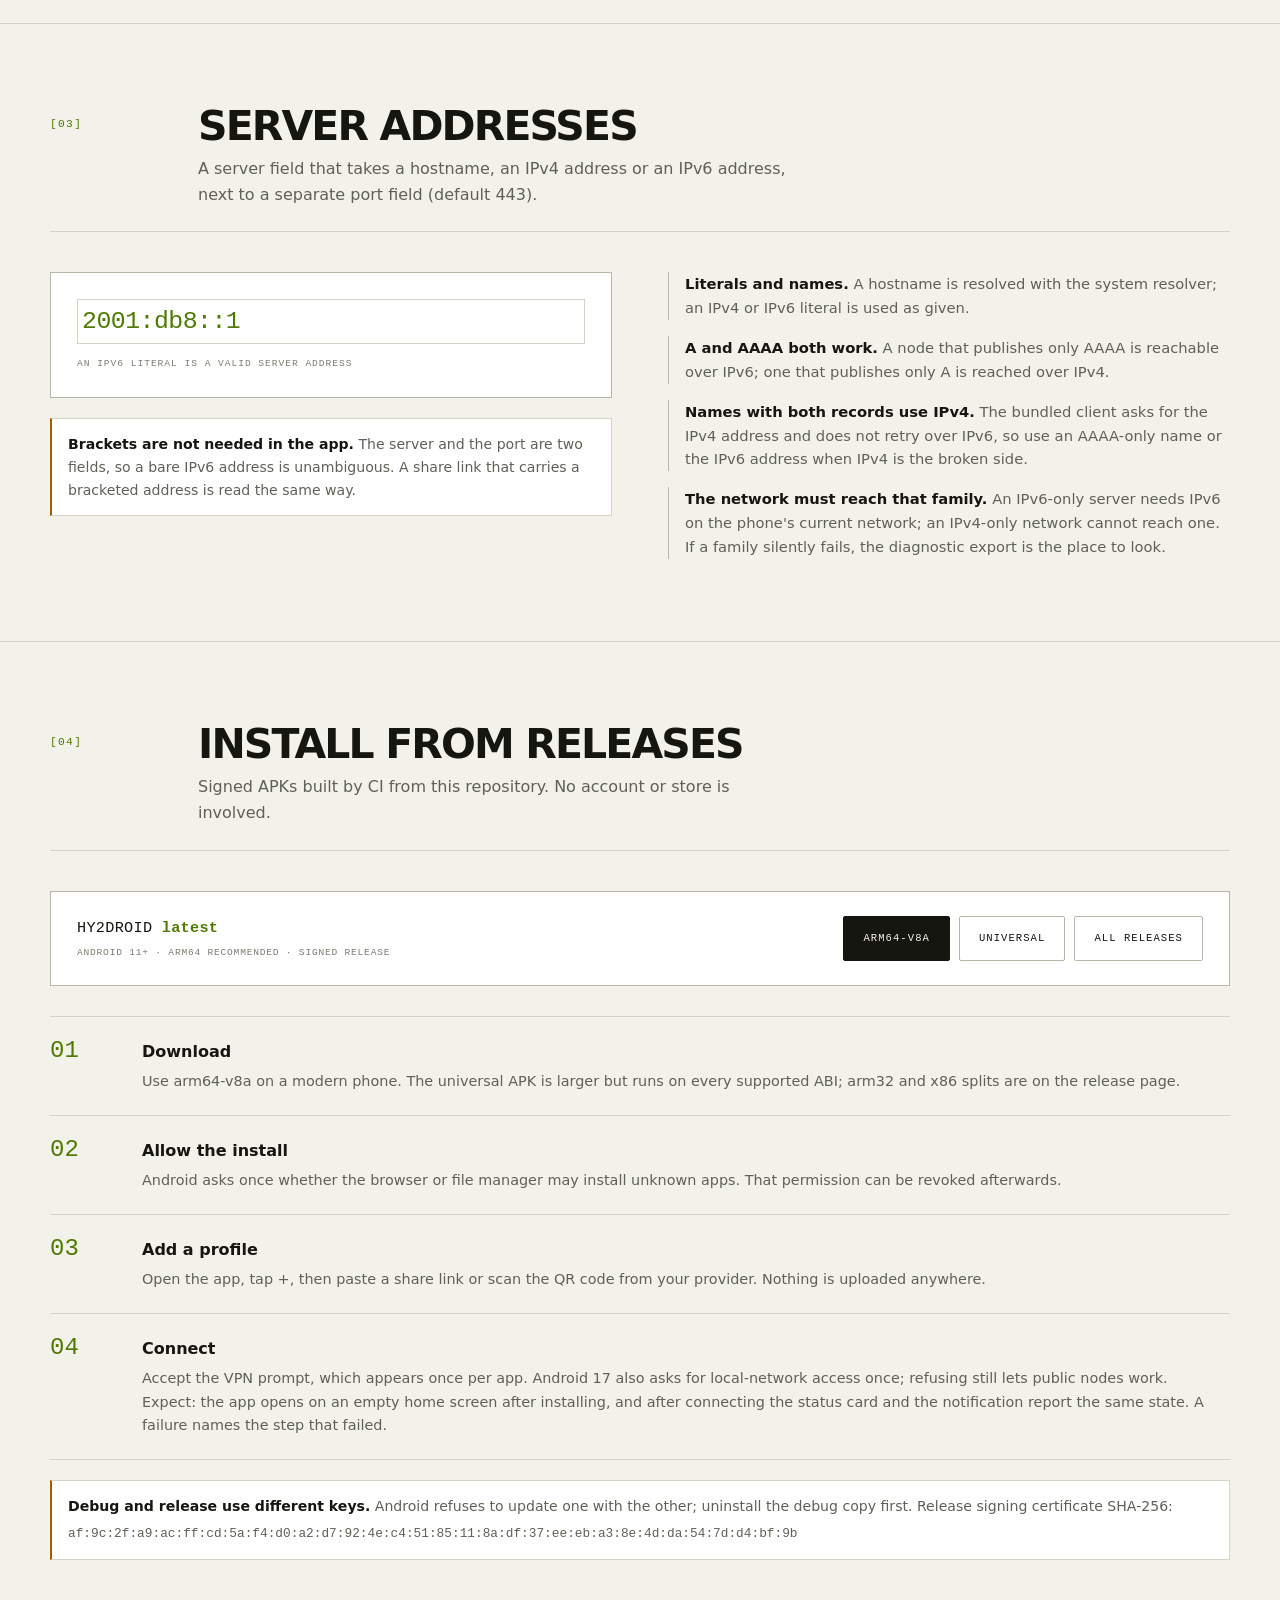
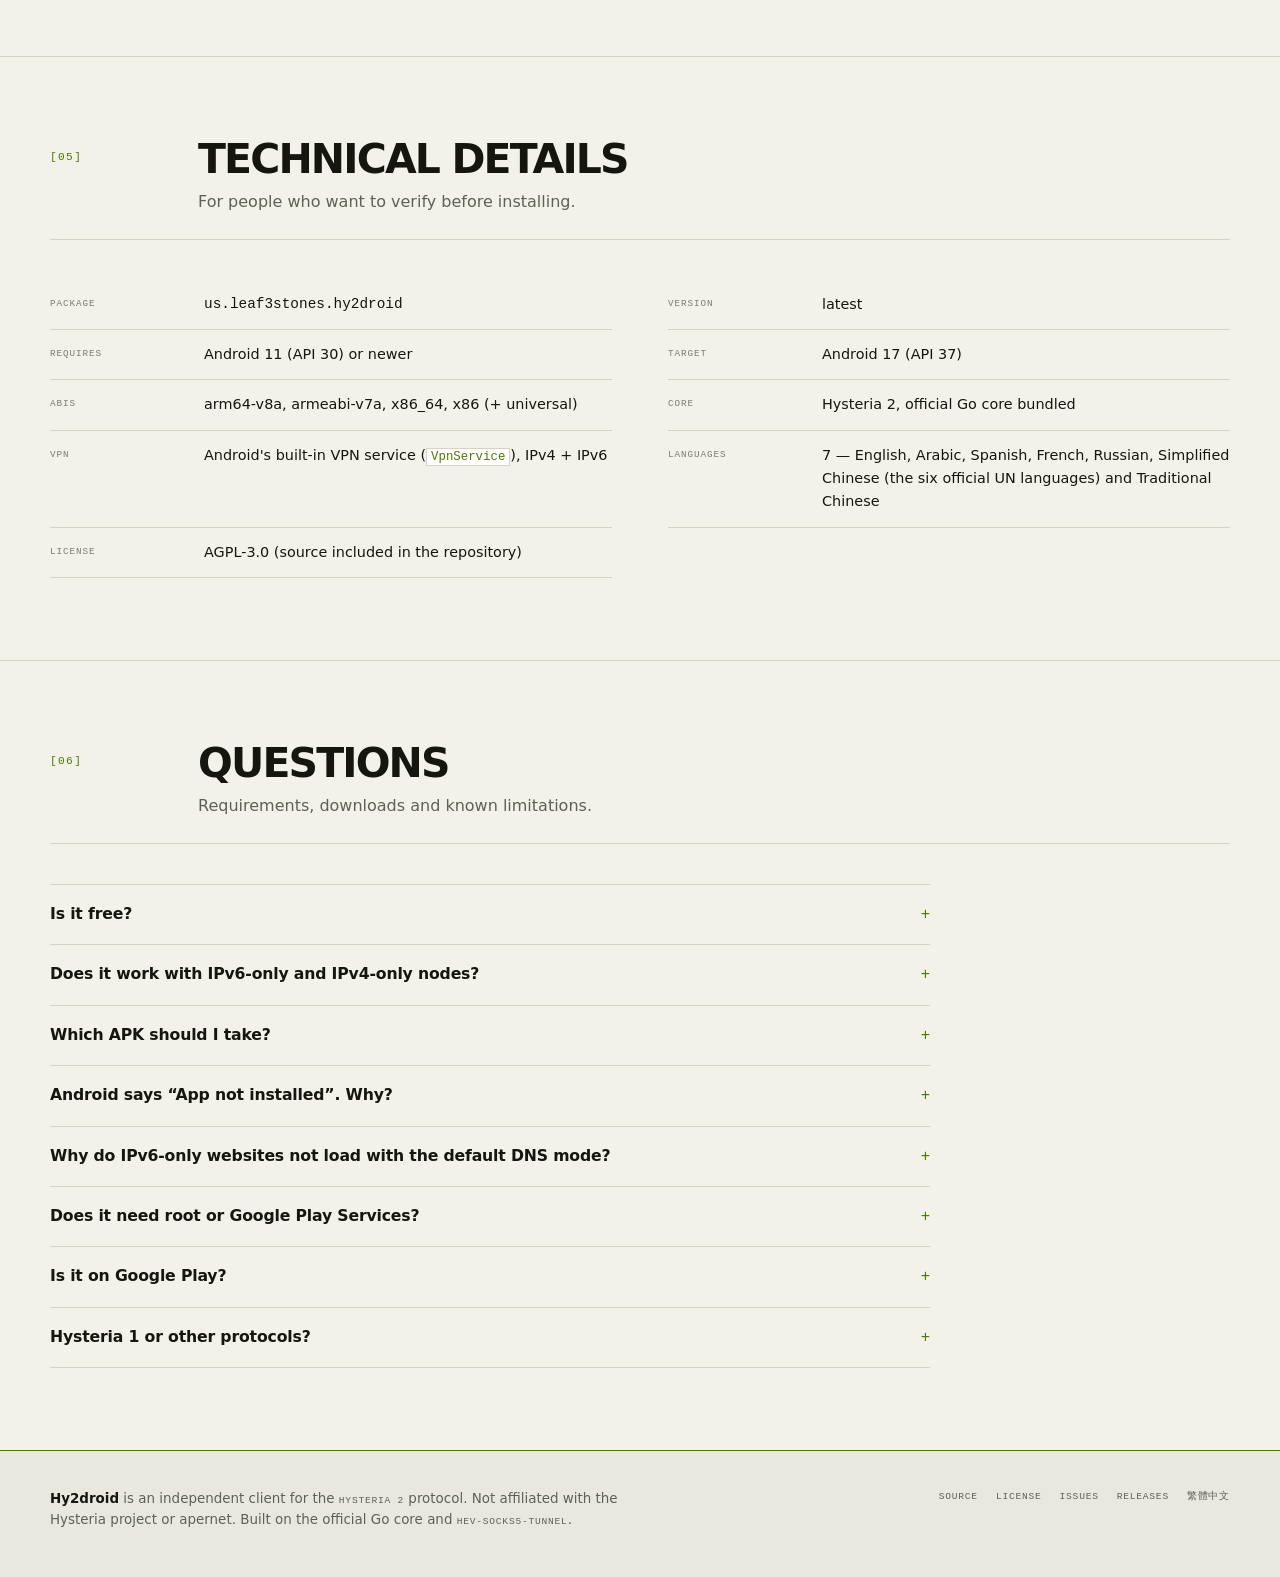
==== commit efd1eafe: "Point the README at the newest release and add screenshots The README's "Applies to release" line na" ====
--- a/docs/index.html
+++ b/docs/index.html
@@ -146,6 +146,26 @@
   </div>
 </section>
 
+<section id="screens">
+  <div class="container">
+    <div class="section-head">
+      <h2>Screens</h2>
+      <p>The whole app is two screens: the status and your saved servers, and the
+        settings behind the gear.</p>
+    </div>
+    <div class="shots">
+      <figure>
+        <img src="assets/screenshots/s1.png" width="1080" height="2400" loading="lazy" alt="Home screen: a Connected status card naming the profile Home, above a Profiles list where Home is marked In use with a 2248 ms latency reading, and the power and add-profile buttons at the bottom right.">
+        <figcaption>Home: whether the tunnel is up, which server it uses, and how long that server takes to answer.</figcaption>
+      </figure>
+      <figure>
+        <img src="assets/screenshots/s2.png" width="1080" height="2400" loading="lazy" alt="Settings screen: an Appearance section with Dynamic color, Show server address and Live traffic, then a Network section with Split tunneling, Blocked traffic, Bypass local network and Tunnel MTU, under the note that changes apply the next time you connect.">
+        <figcaption>Settings: appearance, then the network options that take effect on the next connect.</figcaption>
+      </figure>
+    </div>
+  </div>
+</section>
+
 <section id="ipv6">
   <div class="container">
     <div class="section-head">
--- a/docs/style.css
+++ b/docs/style.css
@@ -577,6 +577,29 @@
 }
 .note strong { color: var(--text); }
 
+/* Screens */
+
+.shots {
+  display: grid;
+  grid-template-columns: repeat(auto-fit, minmax(220px, 1fr));
+  gap: 28px;
+  max-width: 820px;
+}
+.shots figure { margin: 0; }
+.shots img {
+  width: 100%;
+  height: auto;
+  border: 1px solid var(--line-2);
+  border-radius: 18px;
+  background: var(--panel);
+}
+.shots figcaption {
+  margin-top: 12px;
+  max-width: 42ch;
+  color: var(--muted);
+  font-size: 0.86rem;
+}
+
 /* FAQ */
 
 .faq { max-width: 880px; }
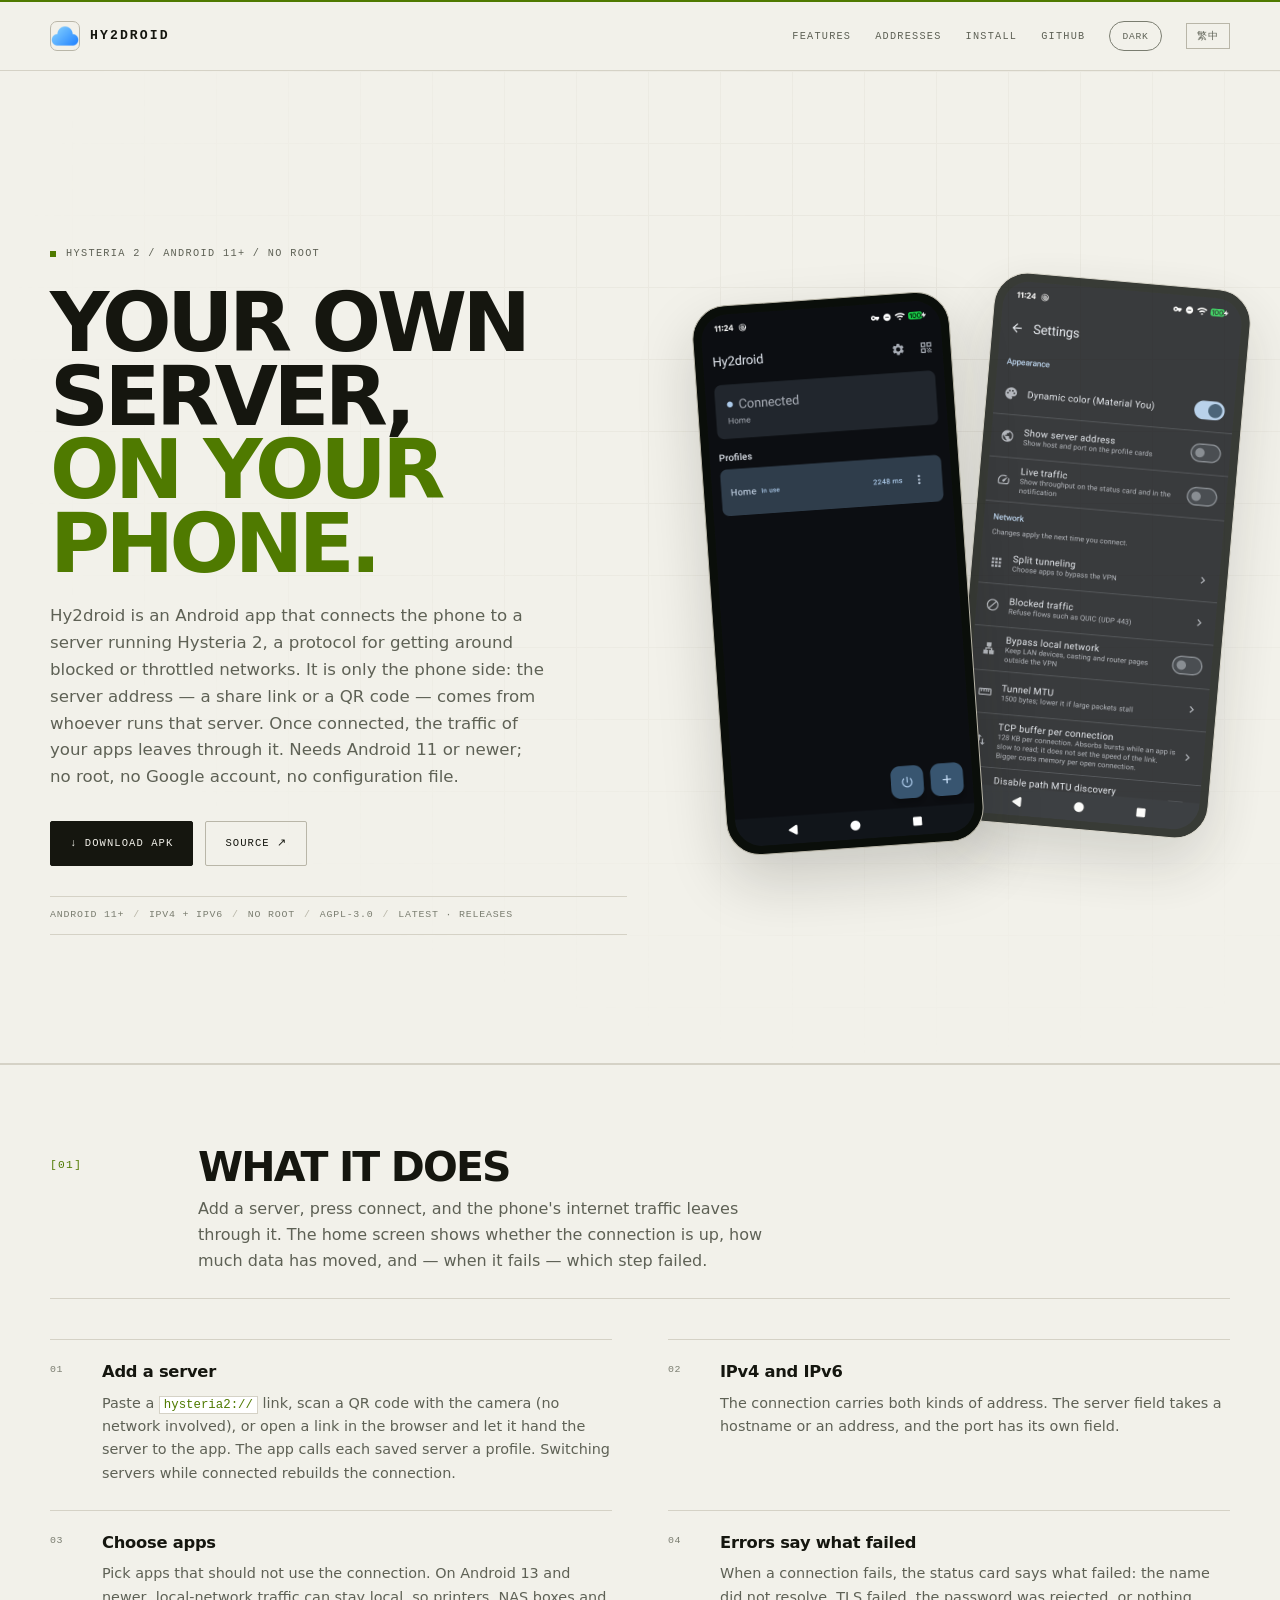
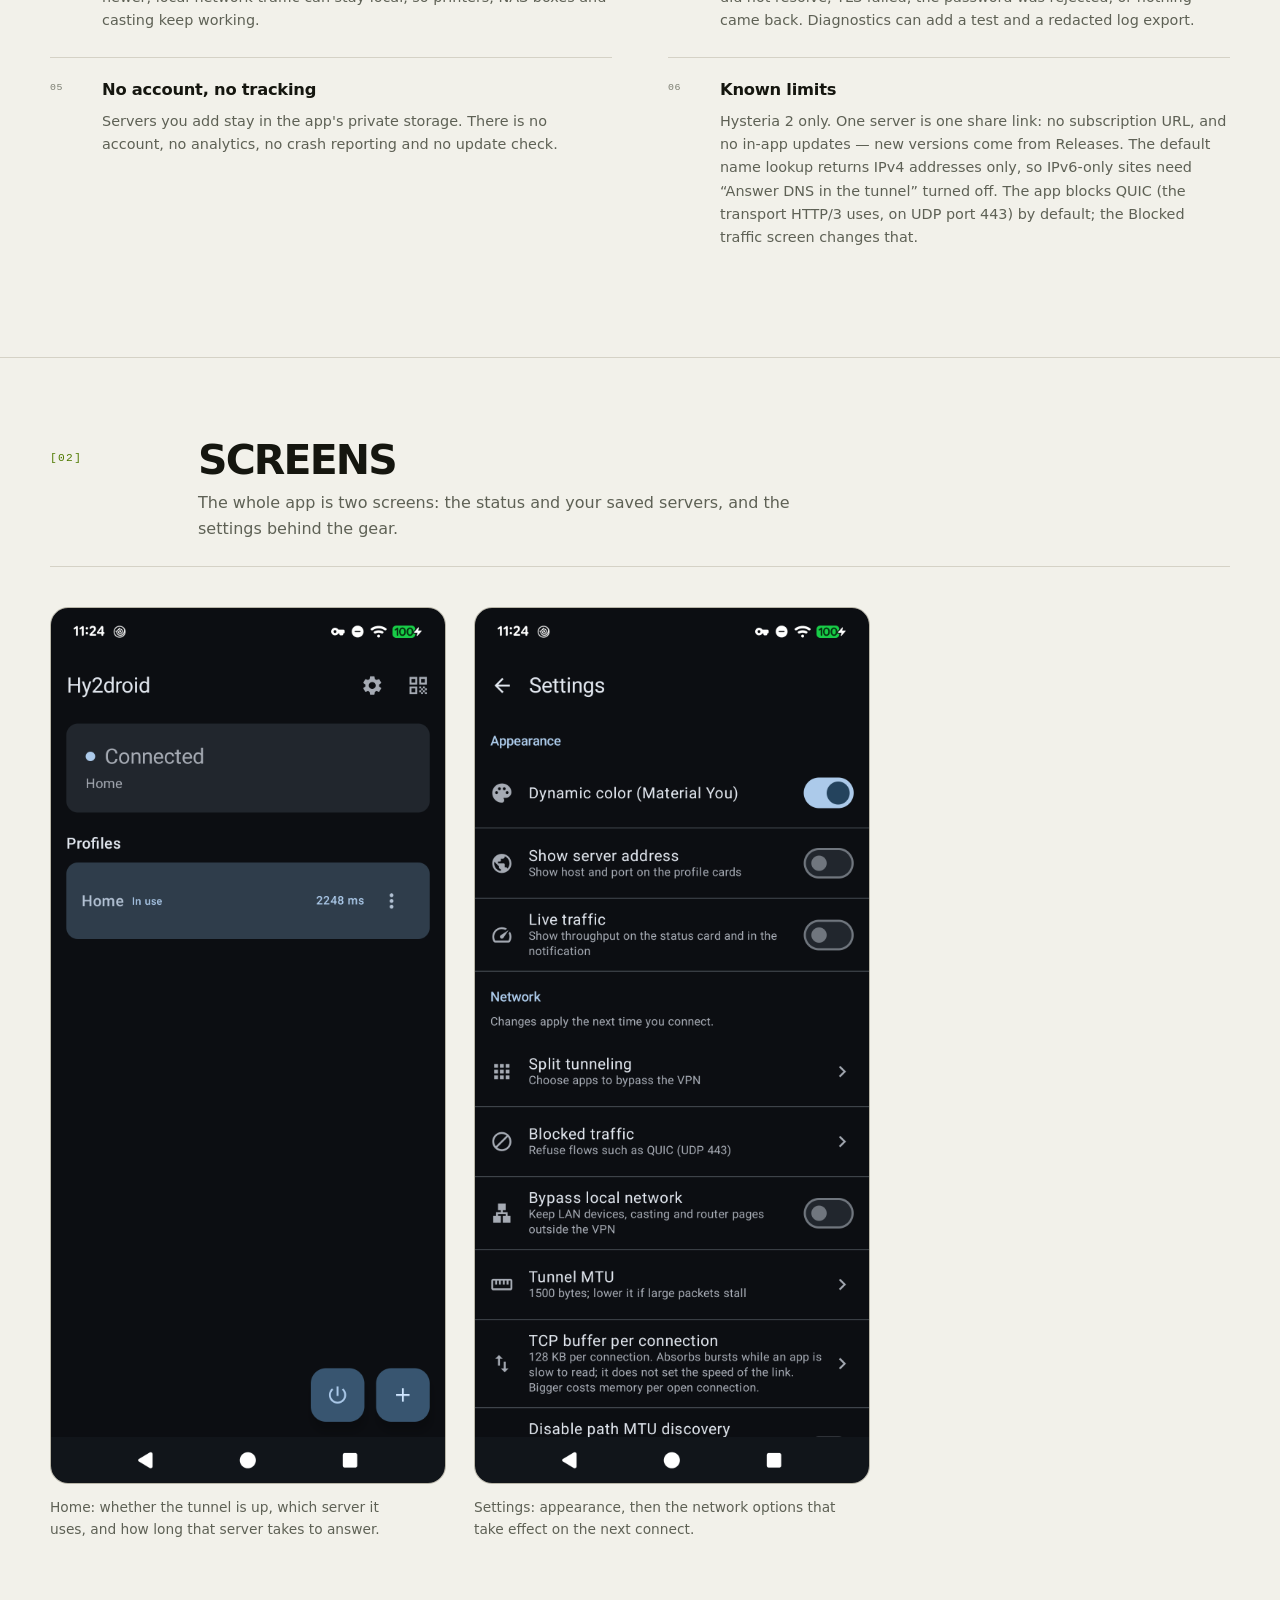
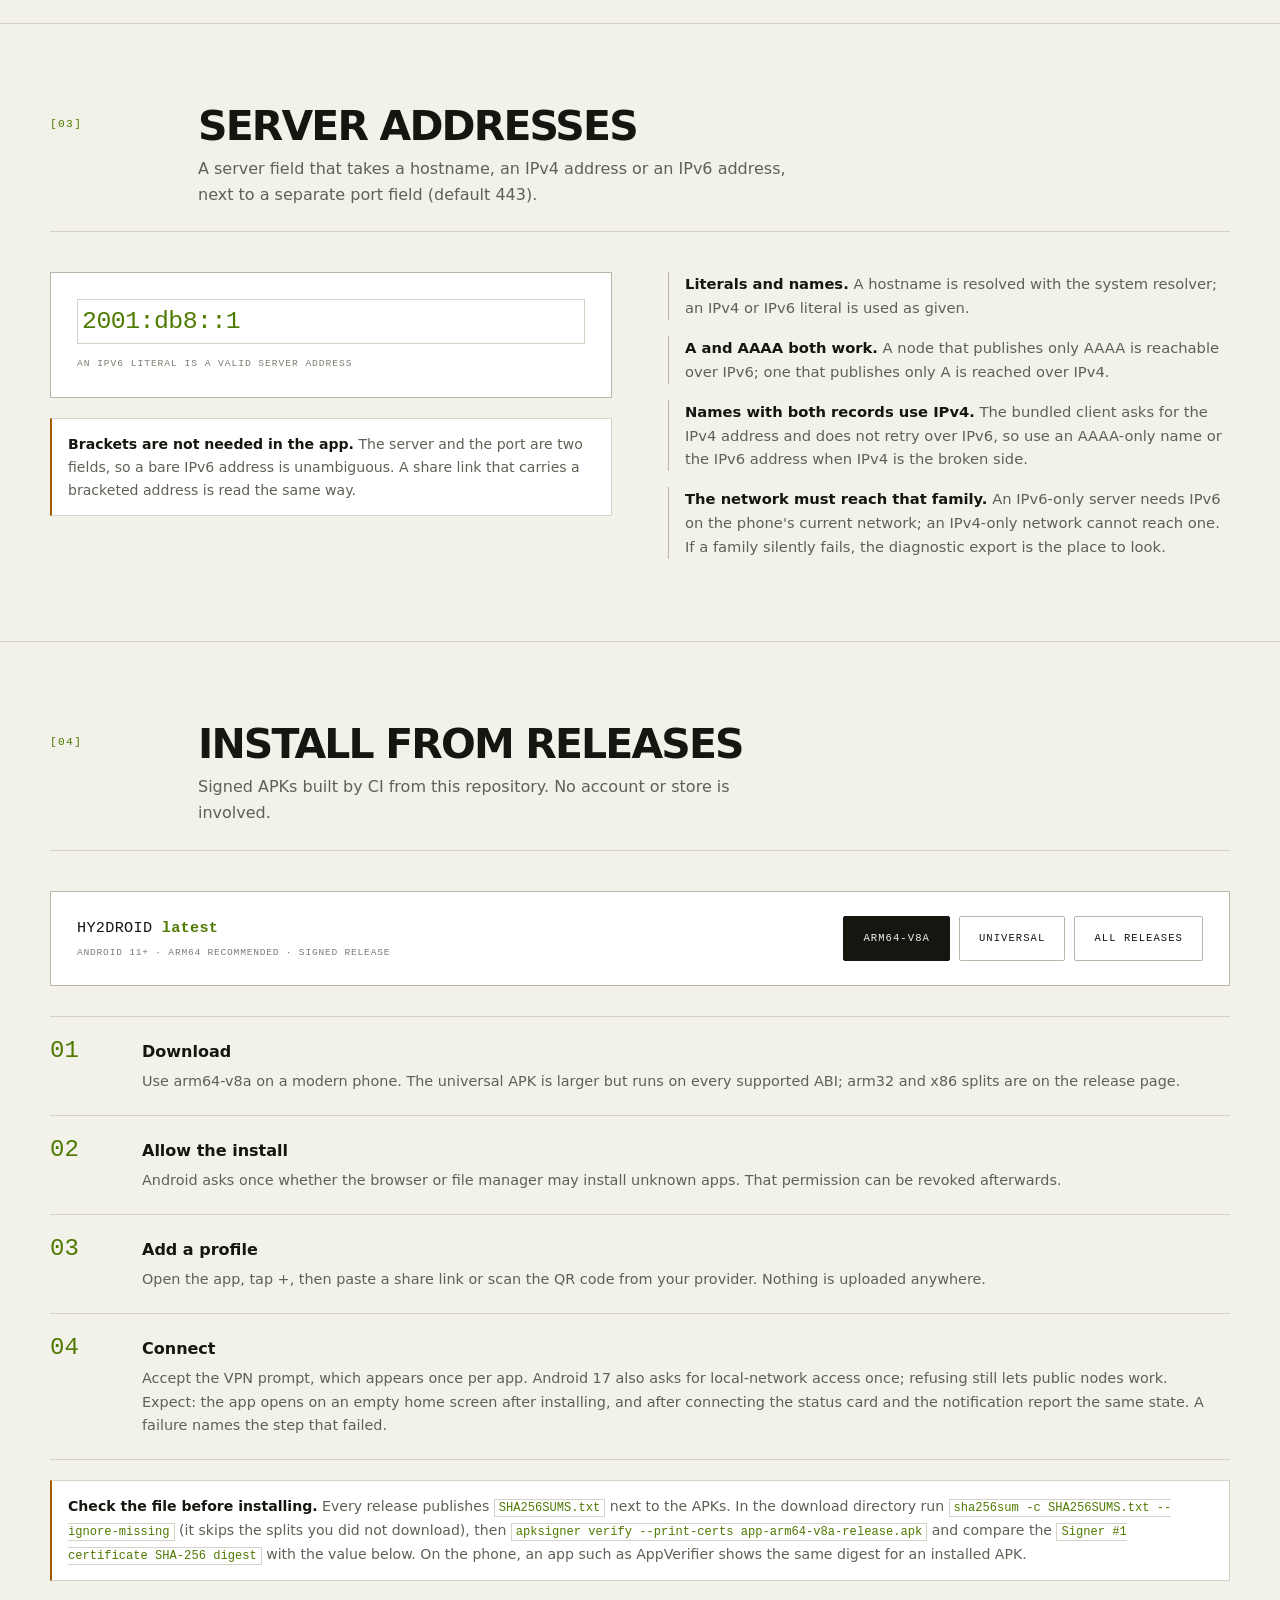
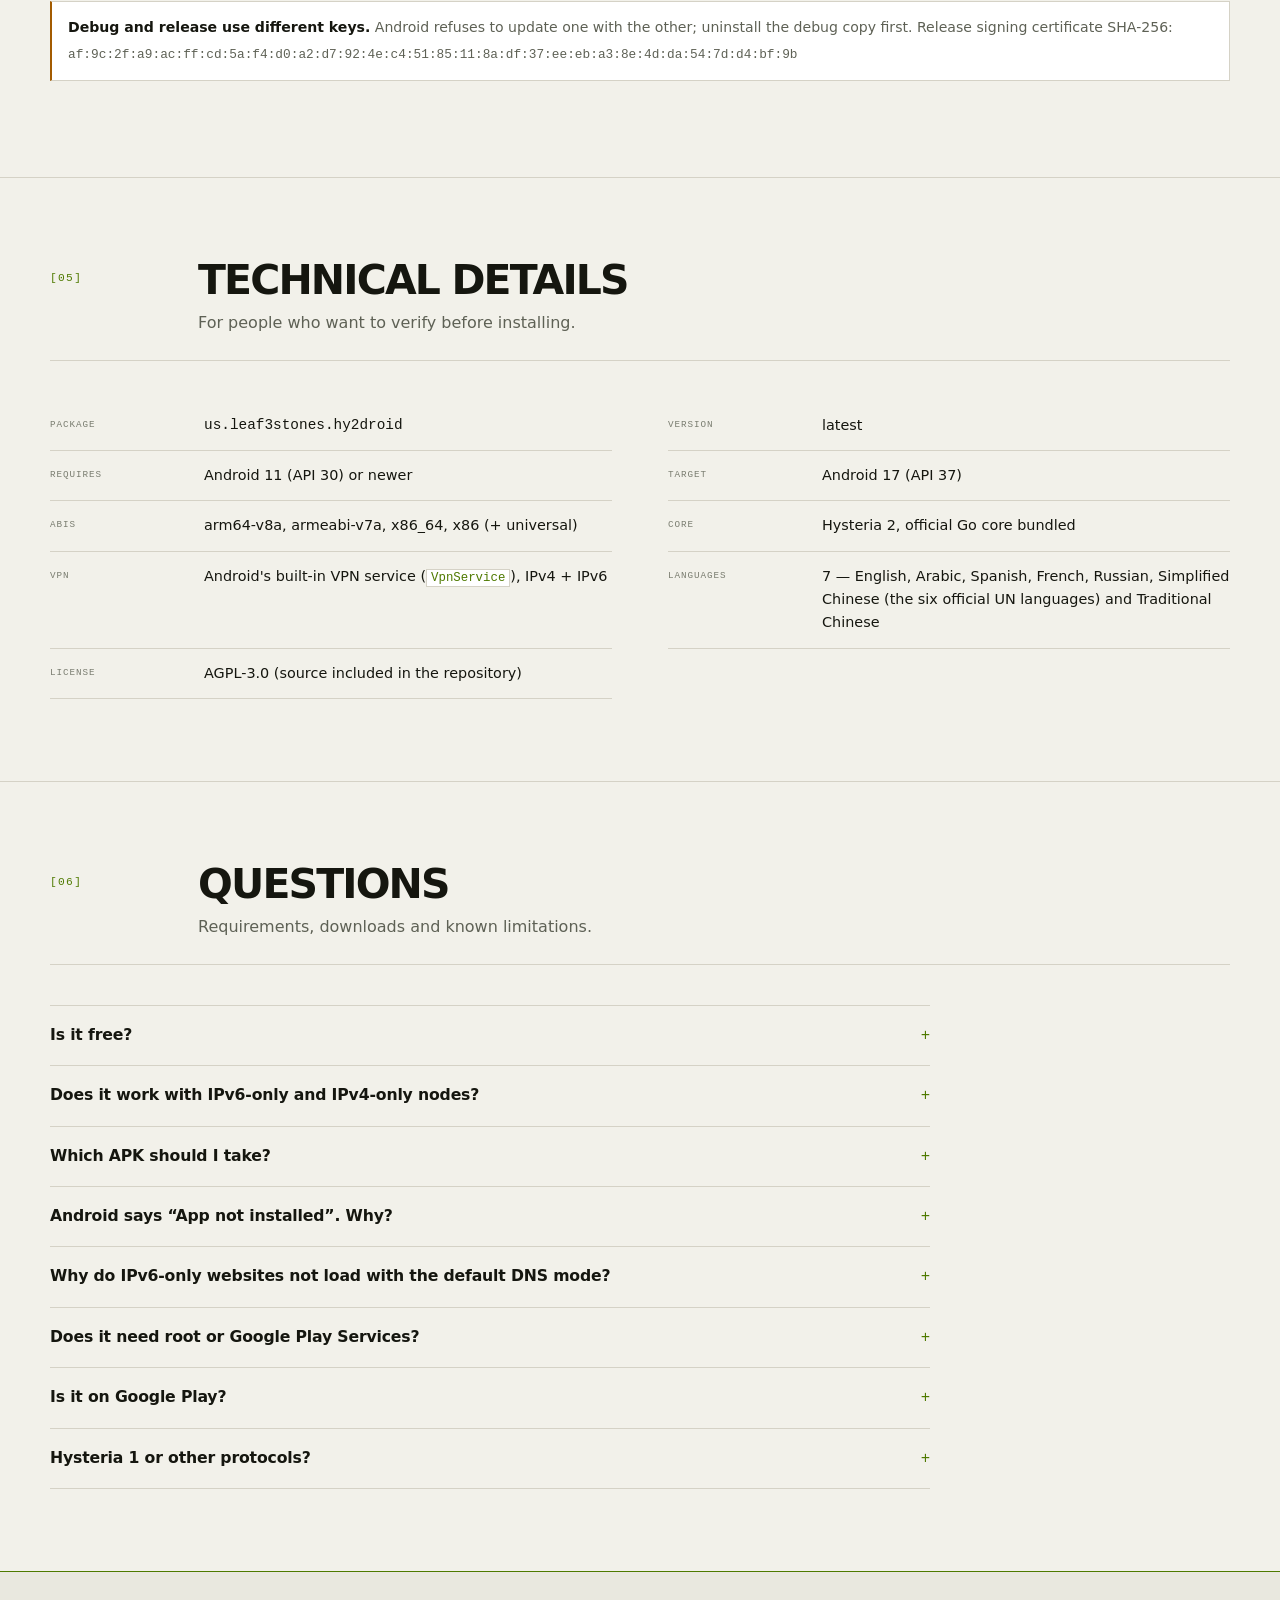
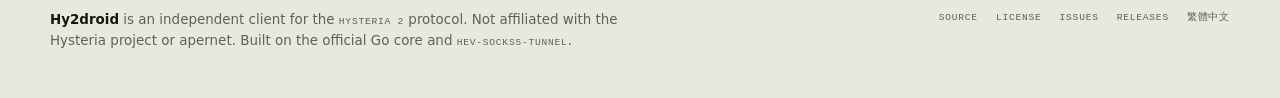
==== commit f7fa7952: "Publish verifiable release artefacts scripts/release-verify.sh writes SHA256SUMS.txt (sha256sum form" ====
--- a/docs/index.html
+++ b/docs/index.html
@@ -233,6 +233,16 @@
       </div>
     </div>
     <p class="note">
+      <strong>Check the file before installing.</strong> Every release publishes
+      <code>SHA256SUMS.txt</code> next to the APKs. In the download directory run
+      <code>sha256sum -c SHA256SUMS.txt --ignore-missing</code> (it skips the splits
+      you did not download), then
+      <code>apksigner verify --print-certs app-arm64-v8a-release.apk</code> and
+      compare the <code>Signer #1 certificate SHA-256 digest</code> with the value
+      below. On the phone, an app such as AppVerifier shows the same digest for an
+      installed APK.
+    </p>
+    <p class="note">
       <strong>Debug and release use different keys.</strong> Android refuses to update one with the other;
       uninstall the debug copy first. Release signing certificate SHA-256:
       <span class="mono">af:9c:2f:a9:ac:ff:cd:5a:f4:d0:a2:d7:92:4e:c4:51:85:11:8a:df:37:ee:eb:a3:8e:4d:da:54:7d:d4:bf:9b</span>
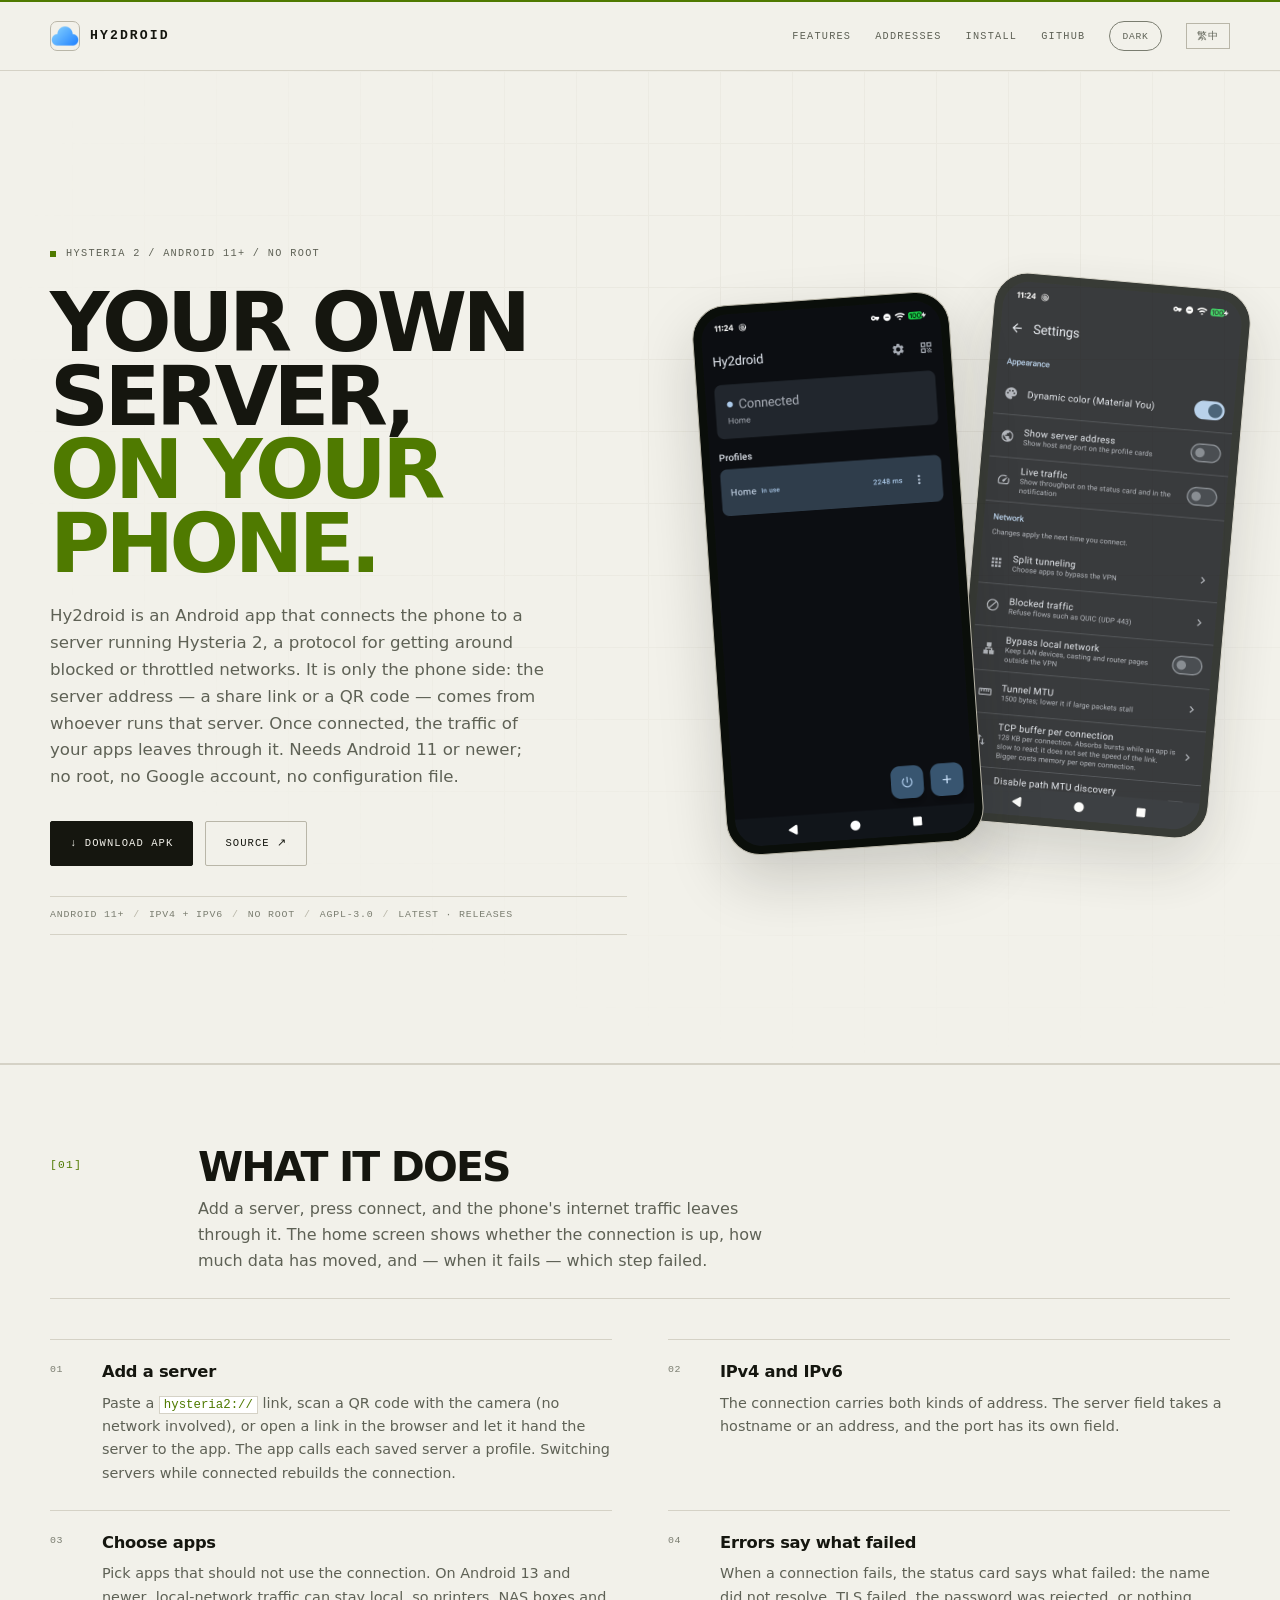
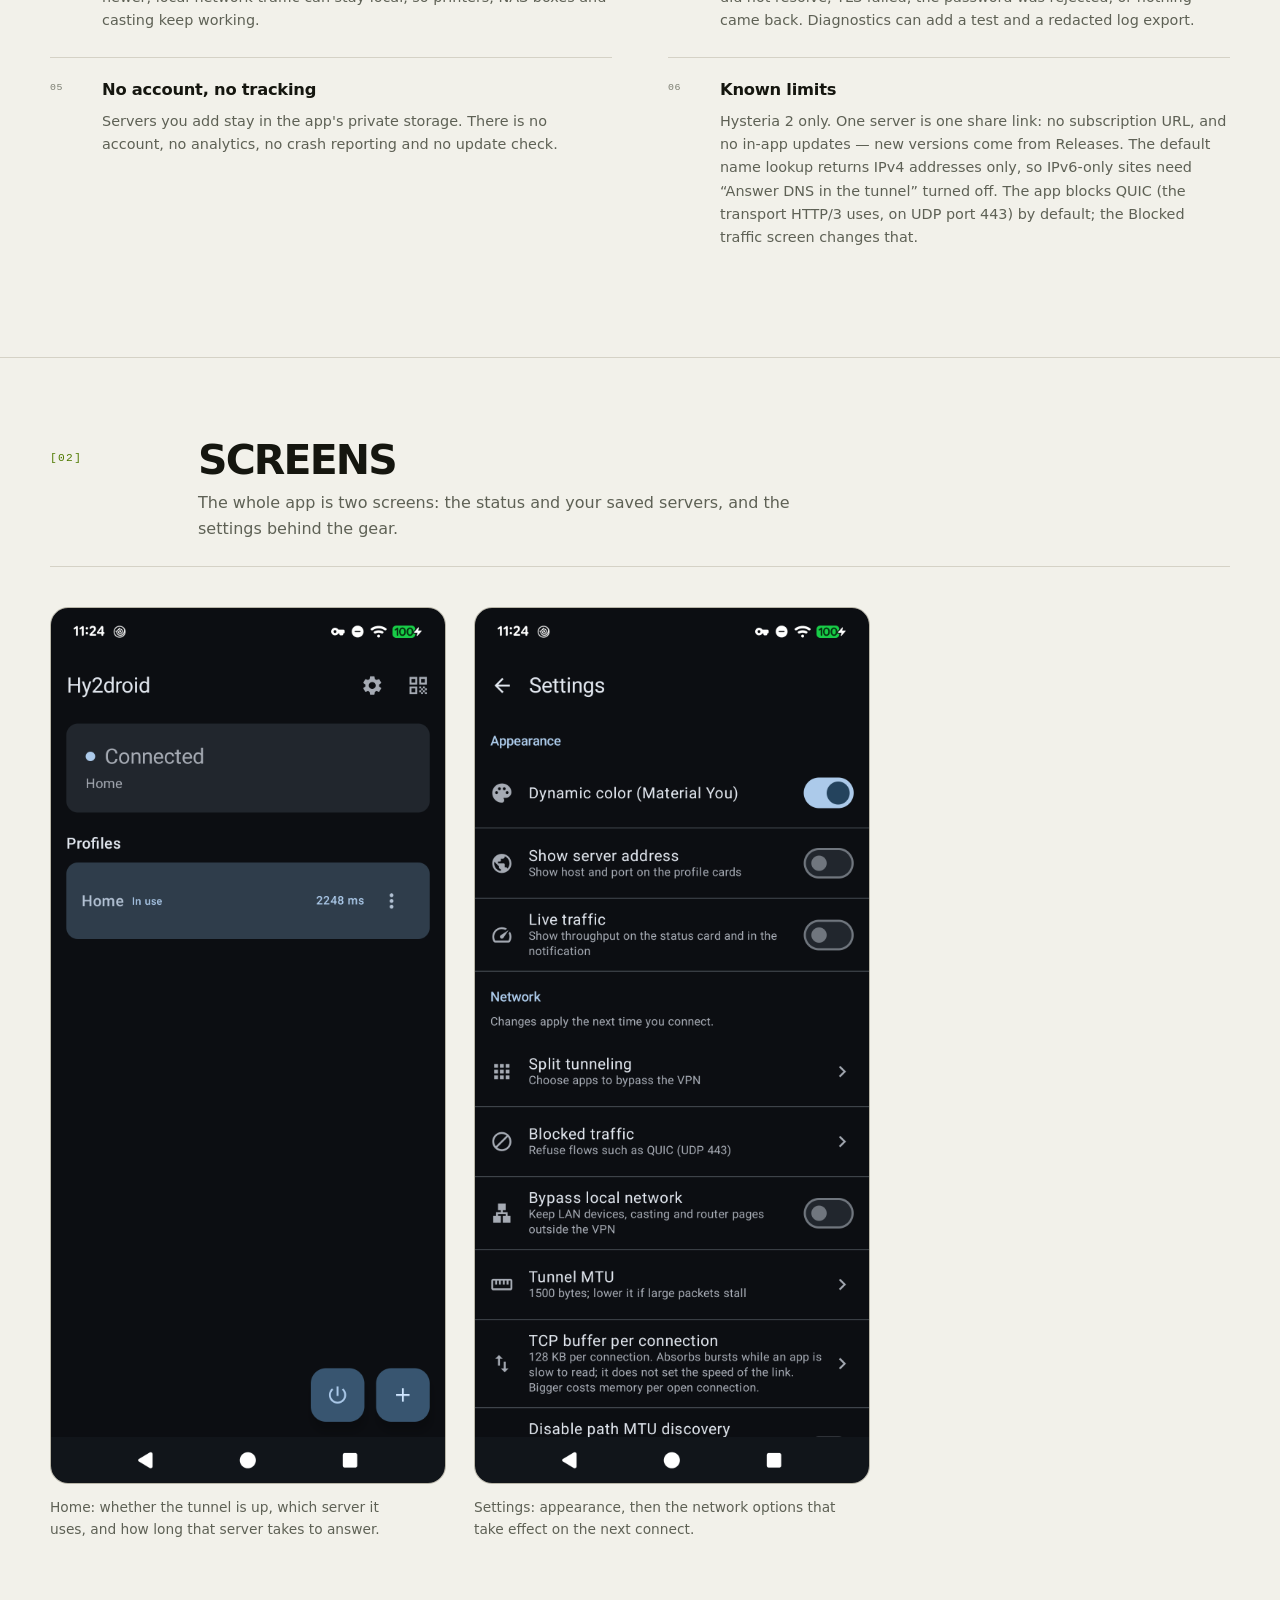
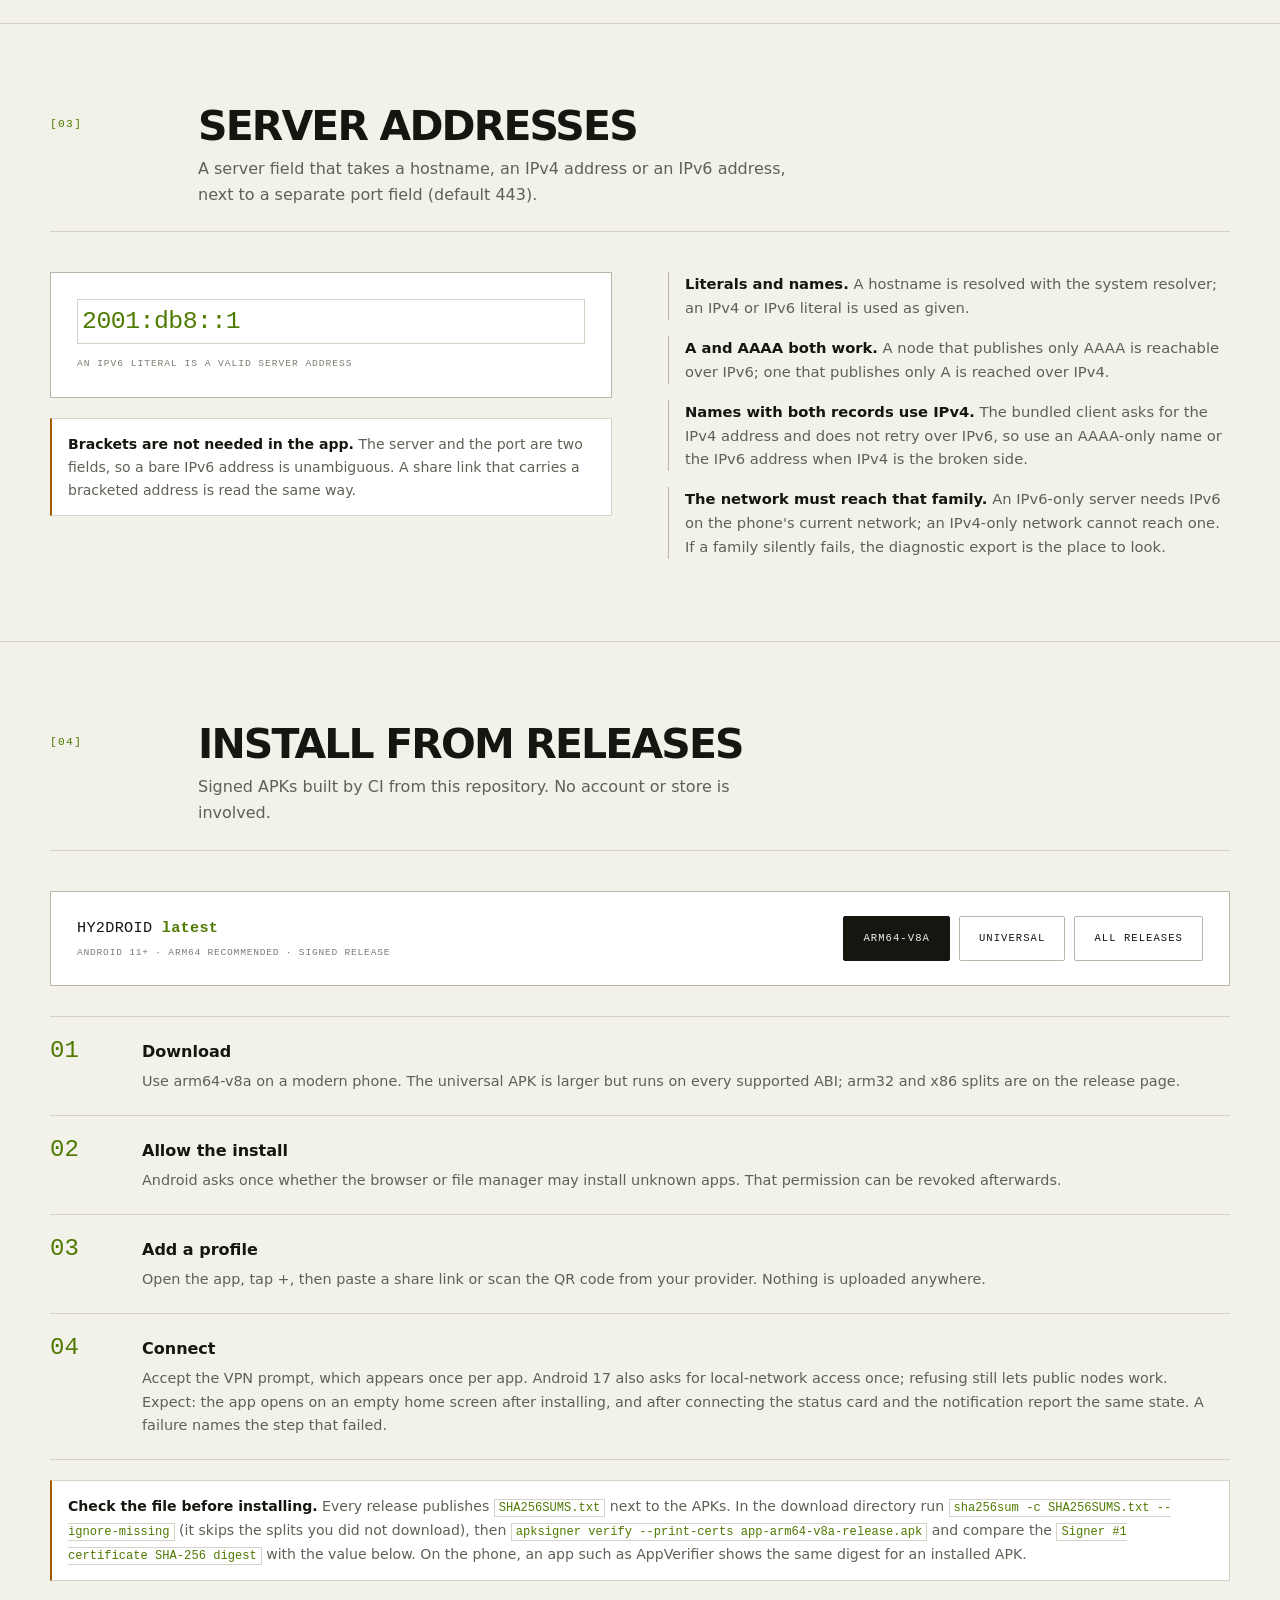
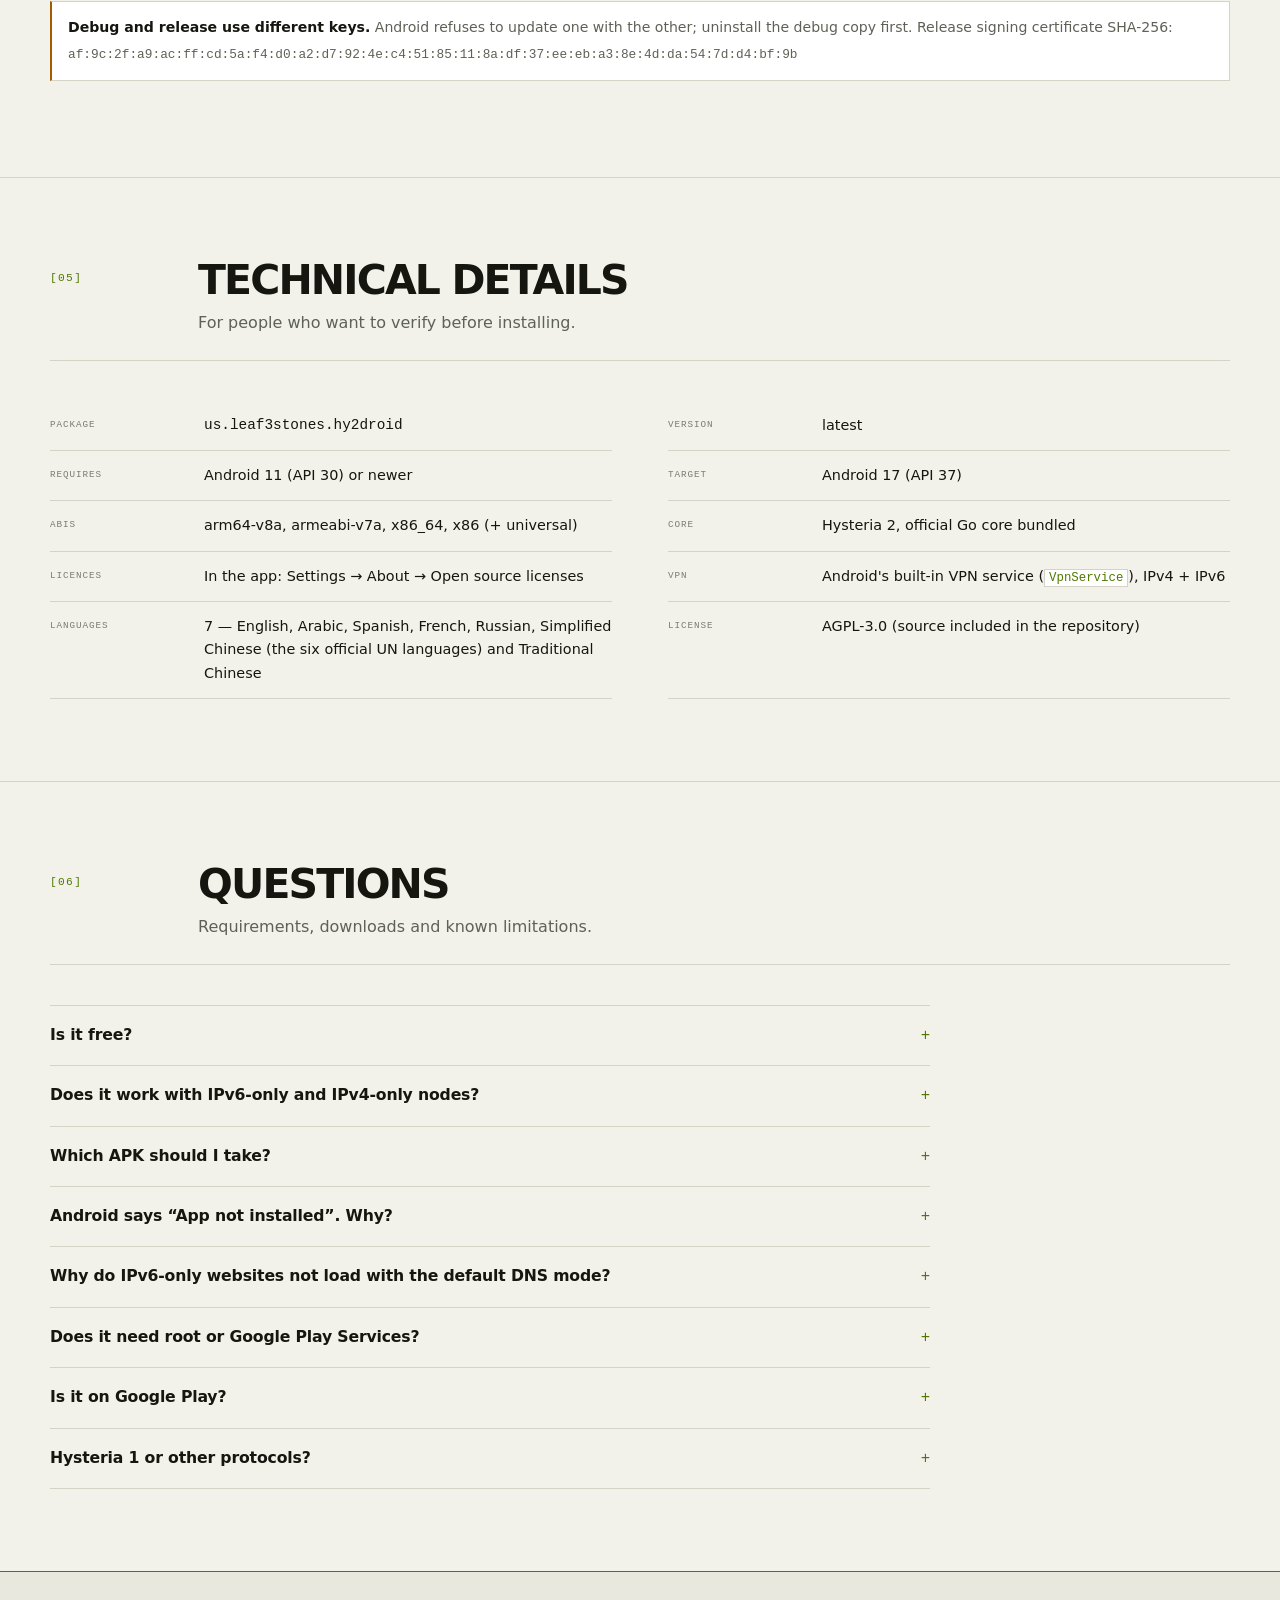
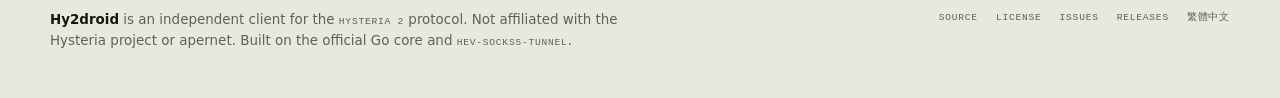
==== commit 1c2ad363: "Gate dependency licences and list them in the app app.cash.licensee 1.14.1 (published 2025-10-09) al" ====
--- a/docs/index.html
+++ b/docs/index.html
@@ -263,6 +263,7 @@
       <div><dt>Target</dt><dd>Android 17 (API 37)</dd></div>
       <div><dt>ABIs</dt><dd>arm64-v8a, armeabi-v7a, x86_64, x86 (+ universal)</dd></div>
       <div><dt>Core</dt><dd>Hysteria 2, official Go core bundled</dd></div>
+      <div><dt>Licences</dt><dd>In the app: Settings → About → Open source licenses</dd></div>
       <div><dt>VPN</dt><dd>Android's built-in VPN service (<code>VpnService</code>), IPv4 + IPv6</dd></div>
       <div><dt>Languages</dt><dd>7 — English, Arabic, Spanish, French, Russian, Simplified Chinese (the six official UN languages) and Traditional Chinese</dd></div>
       <div><dt>License</dt><dd>AGPL-3.0 (source included in the repository)</dd></div>
